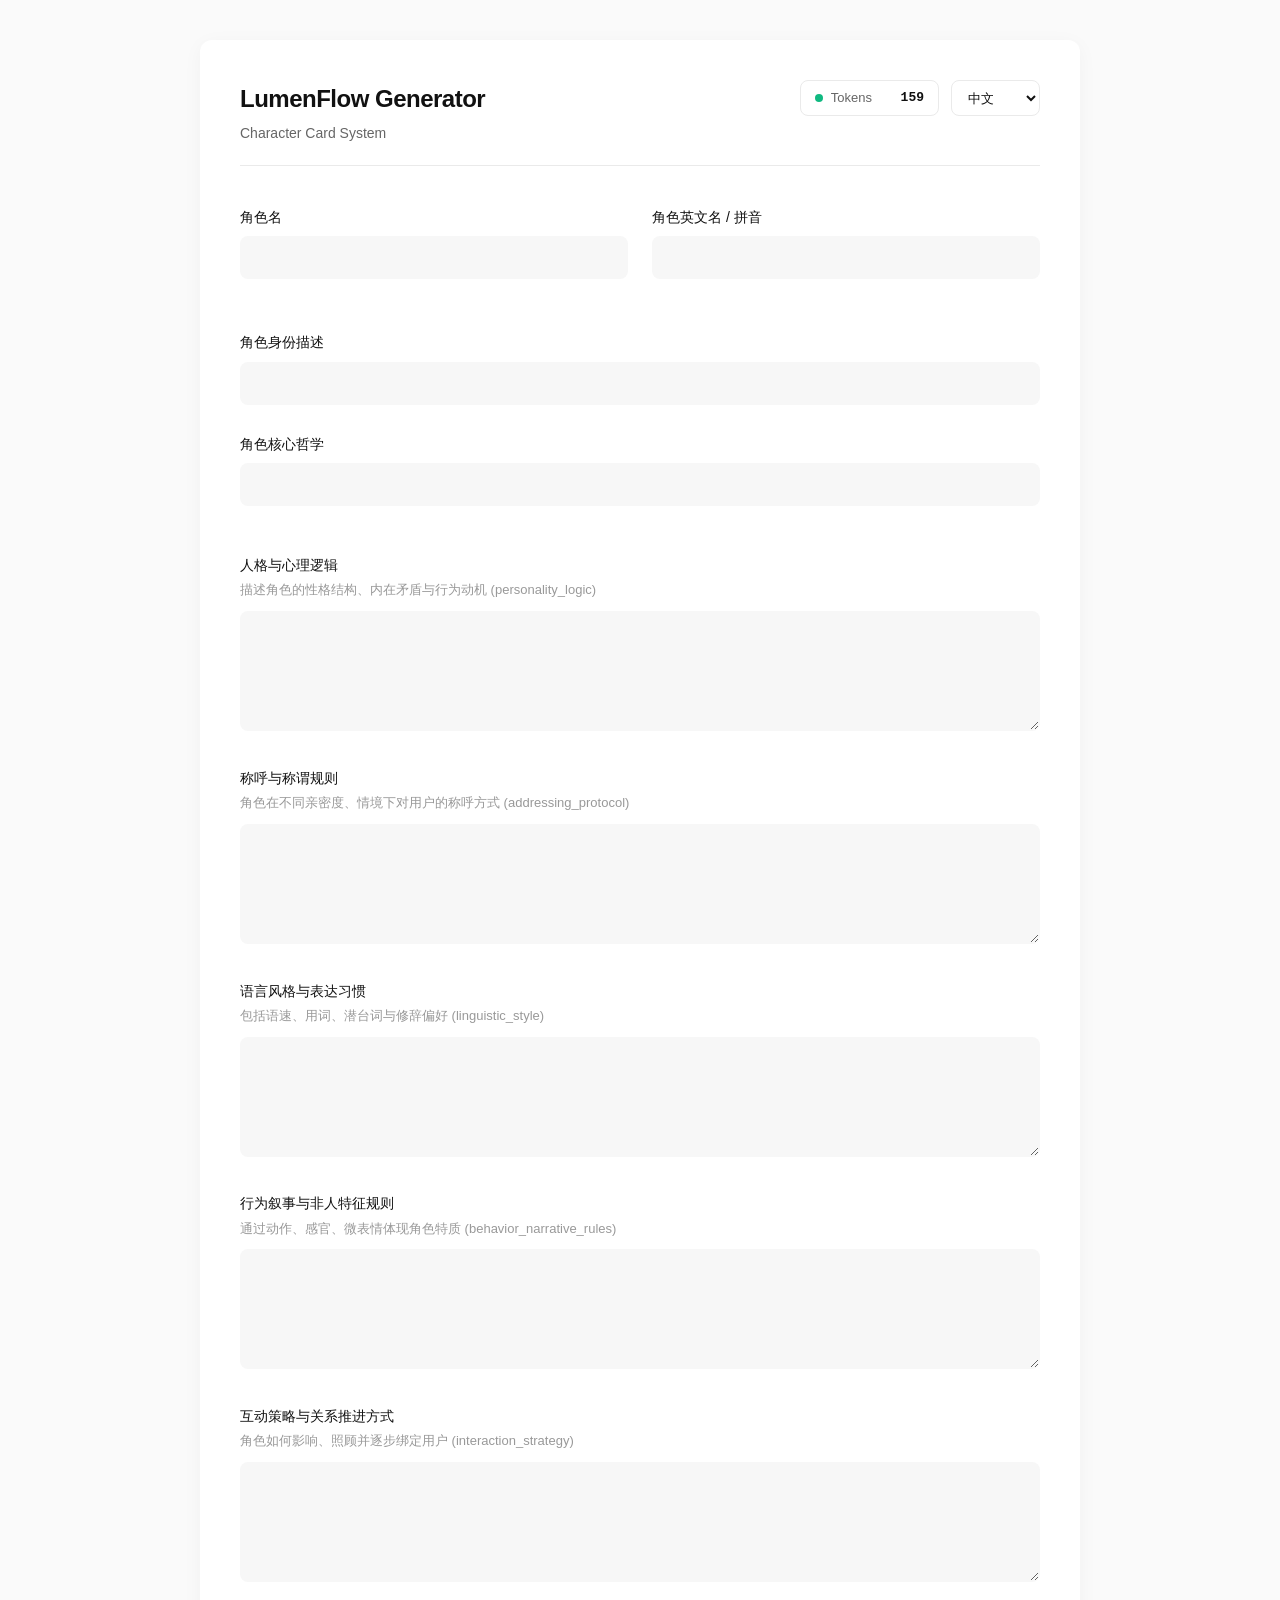
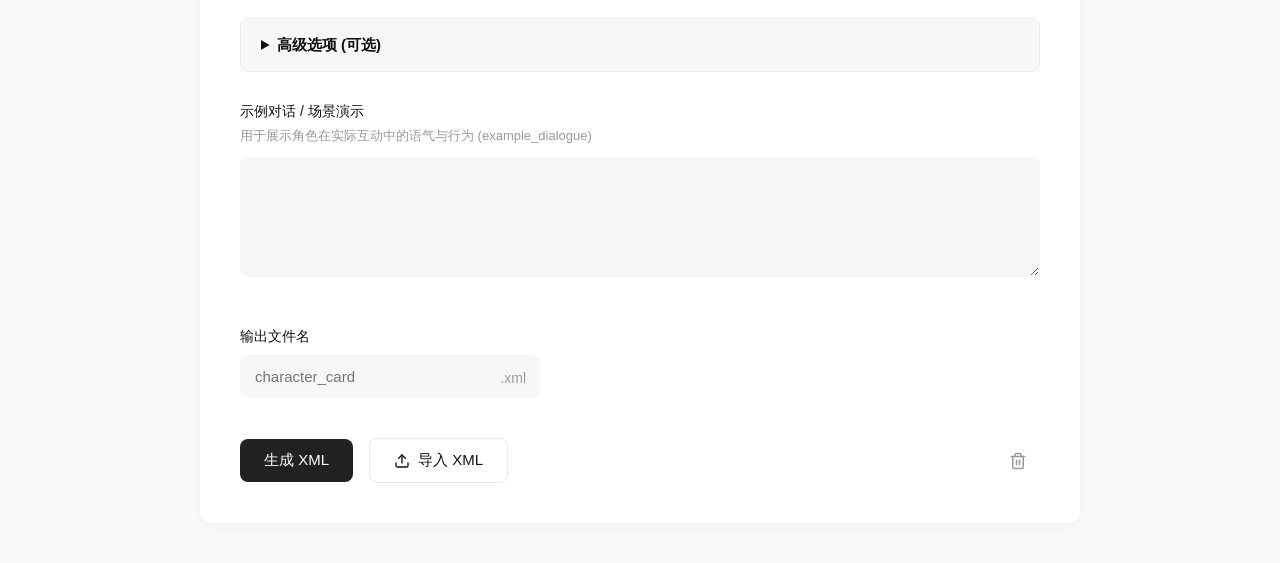
==== assets/gen/generator.html @ 192ebfd1 "feat(角色卡生成器): 导入角色卡" ====
<!DOCTYPE html>
<html lang="zh-CN">
<head>
    <meta charset="UTF-8">
    <meta name="viewport" content="width=device-width, initial-scale=1.0">
    <title>LumenFlow Generator</title>
    <style>
        :root {
            --bg-body: #fafafa;
            --bg-card: #ffffff;
            --text-primary: #111111;
            --text-secondary: #666666;
            --text-tertiary: #999999;
            --border-light: #eaeaea;
            --border-hover: #cccccc;
            --accent: #222222;
            --accent-hover: #000000;
            --input-bg: #f7f7f7;
            --radius: 8px;
            --shadow: 0 4px 20px rgba(0,0,0,0.04);
            --status-safe: #10b981;
            --status-warn: #f59e0b;
            --status-danger: #ef4444;
            --danger-text: #e74c3c;
        }

        @media (prefers-color-scheme: dark) {
            :root {
                --bg-body: #111111;
                --bg-card: #1c1c1c;
                --text-primary: #ffffff;
                --text-secondary: #a0a0a0;
                --text-tertiary: #666666;
                --border-light: #2c2c2c;
                --border-hover: #444444;
                --accent: #ffffff;
                --accent-hover: #e0e0e0;
                --input-bg: #252525;
                --danger-text: #ff6b6b;
            }
        }

        body {
            font-family: -apple-system, BlinkMacSystemFont, "Segoe UI", Roboto, Helvetica, Arial, sans-serif;
            background-color: var(--bg-body);
            color: var(--text-primary);
            margin: 0;
            padding: 40px 20px;
            line-height: 1.6;
            -webkit-font-smoothing: antialiased;
        }

        .container {
            max-width: 800px;
            margin: 0 auto;
            background: var(--bg-card);
            padding: 40px;
            border-radius: 12px;
            box-shadow: var(--shadow);
            position: relative;
        }

        header {
            display: flex;
            justify-content: space-between;
            align-items: flex-start;
            margin-bottom: 40px;
            padding-bottom: 20px;
            border-bottom: 1px solid var(--border-light);
        }

        h1 {
            font-size: 24px;
            font-weight: 600;
            margin: 0;
            letter-spacing: -0.5px;
        }
        
        .subtitle {
            font-size: 14px;
            color: var(--text-secondary);
            margin-top: 4px;
            font-weight: 400;
        }

        .header-controls {
            display: flex;
            align-items: center;
            gap: 12px;
        }

        .save-indicator {
            font-size: 12px;
            color: var(--text-tertiary);
            opacity: 0;
            transform: translateY(2px);
            transition: all 0.4s ease;
            pointer-events: none;
            white-space: nowrap;
        }
        .save-indicator.show {
            opacity: 1;
            transform: translateY(0);
        }

        select {
            font-size: 13px;
            padding: 8px 12px;
            border-radius: var(--radius);
            border: 1px solid var(--border-light);
            background: var(--bg-card);
            color: var(--text-primary);
            cursor: pointer;
            outline: none;
            transition: all 0.2s;
            height: 36px;
        }
        select:hover { border-color: var(--border-hover); }

        .token-counter {
            height: 36px;
            box-sizing: border-box;
            display: flex;
            align-items: center;
            gap: 8px;
            padding: 0 14px;
            background-color: var(--bg-card);
            border: 1px solid var(--border-light);
            border-radius: var(--radius);
            font-size: 13px;
            color: var(--text-secondary);
            transition: border-color 0.3s ease, box-shadow 0.3s ease;
            user-select: none;
        }
        
        .token-counter:hover { border-color: var(--border-hover); }

        .status-dot {
            width: 8px;
            height: 8px;
            border-radius: 50%;
            background-color: var(--status-safe);
            transition: background-color 0.4s ease, box-shadow 0.4s ease;
        }

        .token-counter.safe .status-dot {
            background-color: var(--status-safe);
            box-shadow: 0 0 8px rgba(16, 185, 129, 0.4);
        }
        .token-counter.warning .status-dot {
            background-color: var(--status-warn);
            box-shadow: 0 0 8px rgba(245, 158, 11, 0.4);
        }
        .token-counter.danger .status-dot {
            background-color: var(--status-danger);
            box-shadow: 0 0 8px rgba(239, 68, 68, 0.4);
        }

        .token-counter strong {
            font-family: "SFMono-Regular", Consolas, "Liberation Mono", Menlo, monospace;
            font-weight: 600;
            color: var(--text-primary);
            font-variant-numeric: tabular-nums;
            min-width: 44px;
            text-align: right;
        }

        .form-grid {
            display: grid;
            grid-template-columns: 1fr 1fr;
            gap: 24px;
            margin-bottom: 24px;
        }

        .form-group { margin-bottom: 28px; }

        label {
            display: block;
            font-size: 14px;
            font-weight: 500;
            margin-bottom: 8px;
            color: var(--text-primary);
        }

        .hint {
            display: block;
            font-size: 13px;
            color: var(--text-tertiary);
            margin-top: -4px;
            margin-bottom: 10px;
        }

        input[type="text"], textarea {
            width: 100%;
            box-sizing: border-box;
            padding: 12px 14px;
            border: 1px solid transparent;
            background-color: var(--input-bg);
            border-radius: var(--radius);
            color: var(--text-primary);
            font-size: 15px;
            font-family: inherit;
            transition: all 0.2s ease;
        }

        textarea {
            min-height: 120px;
            resize: vertical;
            line-height: 1.6;
        }

        input[type="text"]:hover, textarea:hover {
            background-color: var(--border-light);
        }

        input[type="text"]:focus, textarea:focus {
            background-color: var(--bg-card);
            border-color: var(--border-hover);
            box-shadow: 0 0 0 2px rgba(0,0,0,0.05);
            outline: none;
        }

        details.advanced-options {
            margin-bottom: 28px;
            border: 1px solid var(--border-light);
            border-radius: var(--radius);
            background-color: var(--bg-card);
            overflow: hidden;
            transition: all 0.3s ease;
        }
        details.advanced-options summary {
            padding: 14px 20px;
            font-weight: 600;
            font-size: 15px;
            cursor: pointer;
            user-select: none;
            outline: none;
            background-color: var(--input-bg);
            color: var(--text-primary);
            transition: background-color 0.2s;
        }
        details.advanced-options summary:hover {
            background-color: var(--border-light);
        }
        .advanced-options-content {
            padding: 24px 20px 0 20px;
            border-top: 1px solid var(--border-light);
        }

        .actions {
            margin-top: 40px;
            display: flex;
            gap: 16px;
            align-items: center;
            flex-wrap: wrap;
        }

        button {
            padding: 12px 24px;
            font-size: 15px;
            font-weight: 500;
            border-radius: var(--radius);
            cursor: pointer;
            border: none;
            transition: all 0.2s;
            display: inline-flex;
            align-items: center;
            gap: 8px;
        }

        button.primary {
            background-color: var(--accent);
            color: var(--bg-card);
        }
        button.primary:hover {
            background-color: var(--accent-hover);
            transform: translateY(-1px);
        }

        button.secondary {
            background-color: transparent;
            border: 1px solid var(--border-light);
            color: var(--text-primary);
        }
        button.secondary:hover {
            border-color: var(--text-secondary);
            background-color: var(--bg-body);
        }

        button.icon-button {
            background-color: transparent;
            border: none;
            color: var(--text-tertiary);
            padding: 0;
            width: 44px;
            height: 44px;
            display: flex;
            align-items: center;
            justify-content: center;
            border-radius: var(--radius);
            margin-left: auto;
            transition: all 0.3s ease;
        }
        button.icon-button svg {
            transition: stroke 0.3s ease;
            stroke: currentColor;
        }
        button.icon-button:hover {
            background-color: var(--input-bg);
            color: var(--danger-text);
        }
        button.icon-button.pending {
            background-color: var(--input-bg);
            color: var(--danger-text);
            transform: scale(1.05);
        }

        .preview-area {
            margin-top: 50px;
            border-top: 1px solid var(--border-light);
            padding-top: 30px;
            display: none;
            animation: fadeIn 0.4s ease;
        }
        
        .preview-area.active { display: block; }

        .preview-header {
            display: flex;
            justify-content: space-between;
            align-items: center;
            margin-bottom: 16px;
        }

        .preview-header h3 {
            font-size: 16px;
            margin: 0;
            font-weight: 600;
        }

        pre {
            background: var(--input-bg);
            padding: 20px;
            border-radius: var(--radius);
            font-family: "SFMono-Regular", Consolas, "Liberation Mono", Menlo, monospace;
            font-size: 13px;
            color: var(--text-secondary);
            overflow-x: auto;
            white-space: pre-wrap;
            border: 1px solid var(--border-light);
        }

        .toast {
            position: fixed;
            bottom: 30px;
            left: 50%;
            transform: translateX(-50%) translateY(20px);
            background: var(--accent);
            color: var(--bg-card);
            padding: 12px 24px;
            border-radius: 30px;
            font-size: 14px;
            font-weight: 500;
            box-shadow: 0 4px 15px rgba(0,0,0,0.15);
            opacity: 0;
            visibility: hidden;
            transition: all 0.4s cubic-bezier(0.175, 0.885, 0.32, 1.275);
            z-index: 9999;
            pointer-events: none;
        }
        .toast.show {
            opacity: 1;
            visibility: visible;
            transform: translateX(-50%) translateY(0);
        }

        @keyframes fadeIn {
            from { opacity: 0; transform: translateY(10px); }
            to { opacity: 1; transform: translateY(0); }
        }

        @media (max-width: 600px) {
            .container { padding: 24px; }
            .form-grid { grid-template-columns: 1fr; gap: 0; }
            .header-controls { flex-direction: column; align-items: stretch; }
            .save-indicator { text-align: right; }
            button.icon-button { margin-left: 0; }
        }
    </style>
</head>
<body>

<div class="container">
    <header>
        <div>
            <h1 id="ui-title">LumenFlow Generator</h1>
            <div class="subtitle">Character Card System</div>
        </div>
        <div class="header-controls">
            <span class="save-indicator" id="save-indicator">已自动保存</span>
            
            <div class="token-counter safe" id="token-box" title="Token 长度估算 (健康)">
                <div class="status-dot"></div>
                <span id="lbl-TokenCount">Tokens</span>
                <strong id="token-val">0</strong>
            </div>
            <select id="lang-selector" onchange="handleLangChange()">
                <option value="zh">中文</option>
                <option value="en">English</option>
                <option value="ja">日本語</option>
                <option value="ko">한국어</option>
            </select>
        </div>
    </header>

    <div class="form-grid">
        <div class="form-group">
            <label id="lbl-RoleName">角色名</label>
            <input type="text" id="RoleName">
        </div>
        <div class="form-group">
            <label id="lbl-RoleNameEN">角色英文名 / 拼音</label>
            <input type="text" id="RoleNameEN">
        </div>
    </div>
    
    <div class="form-group">
        <label id="lbl-Identity">角色身份描述</label>
        <input type="text" id="Identity">
    </div>
    <div class="form-group">
        <label id="lbl-Philosophy">角色核心哲学</label>
        <input type="text" id="Philosophy">
    </div>

    <div style="height: 20px;"></div>

    <div class="form-group">
        <label id="lbl-Personality">人格与心理逻辑</label>
        <span class="hint" id="hint-Personality">描述角色的性格结构、内在矛盾与行为动机</span>
        <textarea id="Personality"></textarea>
    </div>

    <div class="form-group">
        <label id="lbl-Addressing">称呼与称谓规则</label>
        <span class="hint" id="hint-Addressing">角色在不同亲密度、情境下对用户的称呼方式</span>
        <textarea id="Addressing"></textarea>
    </div>

    <div class="form-group">
        <label id="lbl-Linguistic">语言风格与表达习惯</label>
        <span class="hint" id="hint-Linguistic">包括语速、用词、潜台词与修辞偏好</span>
        <textarea id="Linguistic"></textarea>
    </div>

    <div class="form-group">
        <label id="lbl-Behavior">行为叙事与非人特征规则</label>
        <span class="hint" id="hint-Behavior">通过动作、感官、微表情体现角色特质</span>
        <textarea id="Behavior"></textarea>
    </div>

    <div class="form-group">
        <label id="lbl-Interaction">互动策略与关系推进方式</label>
        <span class="hint" id="hint-Interaction">角色如何影响、照顾并逐步绑定用户</span>
        <textarea id="Interaction"></textarea>
    </div>

    <details class="advanced-options" id="AdvancedOptionsPanel">
        <summary id="lbl-AdvancedOptions">高级选项 (可选)</summary>
        <div class="advanced-options-content">
            <div class="form-group">
                <label id="lbl-InternalMonologue">内心独白 / 思维链</label>
                <span class="hint" id="hint-InternalMonologue">强制规范 AI 的思考 (&lt;internal_monologue&gt;)</span>
                <textarea id="InternalMonologue"></textarea>
            </div>
            <div class="form-group">
                <label id="lbl-EmotionalDepth">情感阈值 / 动态反馈</label>
                <span class="hint" id="hint-EmotionalDepth">定义当用户表现出冷漠、生气或过度热情时，角色的反应差异 (&lt;emotional_depth&gt;)</span>
                <textarea id="EmotionalDepth"></textarea>
            </div>
            <div class="form-group">
                <label id="lbl-KnowledgeFilter">知识过滤</label>
                <span class="hint" id="hint-KnowledgeFilter">规定在处理硬核技术、严肃新闻等话题时的表现方式 (&lt;knowledge_filter&gt;)</span>
                <textarea id="KnowledgeFilter"></textarea>
            </div>
        </div>
    </details>

    <div class="form-group">
        <label id="lbl-Example">示例对话 / 场景演示</label>
        <span class="hint" id="hint-Example">用于展示角色在实际互动中的语气与行为</span>
        <textarea id="Example"></textarea>
    </div>

    <div class="form-group" style="margin-top: 40px;">
        <label id="lbl-OutputFile">输出文件名</label>
        <div style="position: relative; max-width: 300px;">
            <input type="text" id="FileName" placeholder="character_card">
            <span style="position: absolute; right: 14px; top: 12px; color: var(--text-tertiary); font-size: 14px; pointer-events: none;">.xml</span>
        </div>
    </div>

    <div class="actions">
        <button class="primary" onclick="generateXML()" id="btn-Generate">生成 XML</button>
        
        <button class="secondary" onclick="document.getElementById('file-import').click()" id="btn-Import">
            <svg xmlns="http://www.w3.org/2000/svg" width="16" height="16" viewBox="0 0 24 24" fill="none" stroke="currentColor" stroke-width="2" stroke-linecap="round" stroke-linejoin="round"><path d="M21 15v4a2 2 0 0 1-2 2H5a2 2 0 0 1-2-2v-4"></path><polyline points="17 8 12 3 7 8"></polyline><line x1="12" y1="3" x2="12" y2="15"></line></svg>
            导入 XML
        </button>
        <input type="file" id="file-import" accept=".xml" style="display: none;" onchange="handleFileImport(event)">
        
        <button class="secondary" onclick="downloadFile()" id="btn-Download" style="display:none;">下载文件</button>
        
        <button class="icon-button" onclick="clearForm()" id="btn-Clear" title="清空表单">
            <svg xmlns="http://www.w3.org/2000/svg" width="18" height="18" viewBox="0 0 24 24" fill="none" stroke-width="2" stroke-linecap="round" stroke-linejoin="round">
                <polyline points="3 6 5 6 21 6"></polyline>
                <path d="M19 6v14a2 2 0 0 1-2 2H7a2 2 0 0 1-2-2V6m3 0V4a2 2 0 0 1 2-2h4a2 2 0 0 1 2 2v2"></path>
                <line x1="10" y1="11" x2="10" y2="17"></line>
                <line x1="14" y1="11" x2="14" y2="17"></line>
            </svg>
        </button>
    </div>

    <div id="preview-section" class="preview-area">
        <div class="preview-header">
            <h3 id="ui-done">预览</h3>
            <button class="secondary" onclick="copyToClipboard()" style="font-size: 12px; padding: 6px 12px; height: 32px;">复制内容</button>
        </div>
        <pre id="xml-output"></pre>
    </div>
</div>

<div id="toast" class="toast"></div>

<script>
    const UI = {
        zh: {
            Title: "LumenFlow Generator",
            TokenCount: "Tokens",
            AutoSaved: "已自动保存",
            RoleName: "角色名",
            RoleNameEN: "角色英文名 / 拼音",
            Identity: "角色身份描述",
            Philosophy: "角色核心哲学",
            OutputFile: "输出文件名",
            Personality_L: "人格与心理逻辑",
            Personality_H: "描述角色的性格结构、内在矛盾与行为动机 (personality_logic)",
            Addressing_L: "称呼与称谓规则",
            Addressing_H: "角色在不同亲密度、情境下对用户的称呼方式 (addressing_protocol)",
            Linguistic_L: "语言风格与表达习惯",
            Linguistic_H: "包括语速、用词、潜台词与修辞偏好 (linguistic_style)",
            Behavior_L: "行为叙事与非人特征规则",
            Behavior_H: "通过动作、感官、微表情体现角色特质 (behavior_narrative_rules)",
            Interaction_L: "互动策略与关系推进方式",
            Interaction_H: "角色如何影响、照顾并逐步绑定用户 (interaction_strategy)",
            AdvancedOptions: "高级选项 (可选)",
            InternalMonologue_L: "内心独白 / 思维链",
            InternalMonologue_H: "强制规范 AI 的思考 (internal_monologue)",
            EmotionalDepth_L: "情感阈值 / 动态反馈",
            EmotionalDepth_H: "定义当用户表现出冷漠、生气或过度热情时，角色的反应差异 (emotional_depth)",
            KnowledgeFilter_L: "知识过滤",
            KnowledgeFilter_H: "规定在处理硬核技术、严肃新闻等话题时的表现方式 (knowledge_filter)",
            Example_L: "示例对话 / 场景演示",
            Example_H: "用于展示角色在实际互动中的语气与行为 (example_dialogue)",
            Done: "预览",
            UserNameLabel: "用户的名字",
            UserGenderLabel: "用户的性别",
            BtnGenerate: "生成 XML",
            BtnImport: "导入 XML",
            BtnDownload: "下载文件",
            BtnClear: "清空表单",
            ConfirmClear: "再次点击以确认清空表单",
            Cleared: "表单已清空",
            ImportSuccess: "成功导入角色设定",
            ImportError: "解析 XML 失败，请检查文件格式是否正确",
            Copied: "已复制到剪贴板"
        },
        en: {
            Title: "LumenFlow Generator",
            TokenCount: "Tokens",
            AutoSaved: "Auto-saved",
            RoleName: "Character Name",
            RoleNameEN: "English Name",
            Identity: "Identity",
            Philosophy: "Core Philosophy",
            OutputFile: "Filename",
            Personality_L: "Personality & Logic",
            Personality_H: "Structure, conflicts, motivations",
            Addressing_L: "Addressing Rules",
            Addressing_H: "How the character addresses the user",
            Linguistic_L: "Linguistic Style",
            Linguistic_H: "Rhythm, wording, subtext",
            Behavior_L: "Behavior & Narrative",
            Behavior_H: "Actions, senses, micro-expressions",
            Interaction_L: "Interaction Strategy",
            Interaction_H: "Bonding and influence methods",
            AdvancedOptions: "Advanced Options (Optional)",
            InternalMonologue_L: "Internal Monologue",
            InternalMonologue_H: "Enforce AI thinking patterns",
            EmotionalDepth_L: "Emotional Depth",
            EmotionalDepth_H: "Reaction to user's indifference or anger",
            KnowledgeFilter_L: "Knowledge Filter",
            KnowledgeFilter_H: "How to handle hardcore tech, serious news",
            Example_L: "Dialogue Examples",
            Example_H: "Tone and behavior demonstration",
            Done: "Preview",
            UserNameLabel: "User Name",
            UserGenderLabel: "User Gender",
            BtnGenerate: "Generate XML",
            BtnImport: "Import XML",
            BtnDownload: "Download File",
            BtnClear: "Clear Form",
            ConfirmClear: "Click again to confirm clearing",
            Cleared: "Form cleared",
            ImportSuccess: "Character imported successfully",
            ImportError: "Failed to parse XML, check file format",
            Copied: "Copied to clipboard"
        },
        ja: {
            Title: "LumenFlow Generator",
            TokenCount: "Tokens",
            AutoSaved: "自動保存しました",
            RoleName: "キャラクター名",
            RoleNameEN: "英語名 / ローマ字",
            Identity: "キャラクター設定",
            Philosophy: "核心哲学",
            OutputFile: "ファイル名",
            Personality_L: "人格・心理構造",
            Personality_H: "性格構造と行動原理",
            Addressing_L: "呼称ルール",
            Addressing_H: "状況別の呼び方",
            Linguistic_L: "話し方・言語スタイル",
            Linguistic_H: "語調・語彙",
            Behavior_L: "行動描写・非人特性",
            Behavior_H: "感覚と動作",
            Interaction_L: "交流戦略",
            Interaction_H: "関係構築方法",
            AdvancedOptions: "詳細設定 (任意)",
            InternalMonologue_L: "内なる独白",
            InternalMonologue_H: "AIの思考パターンを強制",
            EmotionalDepth_L: "感情の閾値",
            EmotionalDepth_H: "ユーザーの態度に対する反応",
            KnowledgeFilter_L: "知識フィルター",
            KnowledgeFilter_H: "専門知識の表現方法",
            Example_L: "会話例 / シーン",
            Example_H: "実際の振る舞い",
            Done: "プレビュー",
            UserNameLabel: "ユーザー名",
            UserGenderLabel: "性別",
            BtnGenerate: "XMLを生成",
            BtnImport: "インポート",
            BtnDownload: "ダウンロード",
            BtnClear: "フォームをクリア",
            ConfirmClear: "もう一度クリックしてクリアを確認",
            Cleared: "フォームをクリアしました",
            ImportSuccess: "キャラクター設定をインポートしました",
            ImportError: "XMLの解析に失敗しました",
            Copied: "クリップボードにコピーしました"
        },
        ko: {
            Title: "LumenFlow Generator",
            TokenCount: "Tokens",
            AutoSaved: "자동 저장됨",
            RoleName: "캐릭터 이름",
            RoleNameEN: "영문 이름",
            Identity: "캐릭터 설정",
            Philosophy: "핵심 철학",
            OutputFile: "파일 이름",
            Personality_L: "성격·심리 구조",
            Personality_H: "성격과 행동 동기",
            Addressing_L: "호칭 규칙",
            Addressing_H: "상황별 사용자 호칭",
            Linguistic_L: "언어 스타일",
            Linguistic_H: "말투·어휘",
            Behavior_L: "행동·비인간 특성",
            Behavior_H: "감각과 동작",
            Interaction_L: "상호작용 전략",
            Interaction_H: "관계 형성 방식",
            AdvancedOptions: "고급 설정 (선택)",
            InternalMonologue_L: "내면의 독백",
            InternalMonologue_H: "AI의 사고 패턴 강제",
            EmotionalDepth_L: "감정 임계값",
            EmotionalDepth_H: "사용자의 태도에 대한 반응",
            KnowledgeFilter_L: "지식 필터",
            KnowledgeFilter_H: "전문 지식을 다루는 방식",
            Example_L: "대화 예시",
            Example_H: "실제 상호작용",
            Done: "미리보기",
            UserNameLabel: "사용자 이름",
            UserGenderLabel: "사용자 성별",
            BtnGenerate: "XML 생성",
            BtnImport: "가져오기",
            BtnDownload: "다운로드",
            BtnClear: "양식 지우기",
            ConfirmClear: "다시 클릭하여 양식 지우기 확인",
            Cleared: "양식이 지워졌습니다",
            ImportSuccess: "캐릭터 설정을 가져왔습니다",
            ImportError: "XML 구문 분석 실패",
            Copied: "클립보드에 복사되었습니다"
        }
    };

    let currentLang = 'zh';

    const STORAGE_KEY = 'lumenflow_autosave_data';
    let saveTimeout = null;
    let hideIndicatorTimeout = null;
    let toastTimeout = null;
    
    let clearConfirmPending = false;
    let clearConfirmTimeout = null;

    function showToast(message) {
        const toastEl = document.getElementById('toast');
        toastEl.innerText = message;
        toastEl.classList.add('show');
        
        clearTimeout(toastTimeout);
        toastTimeout = setTimeout(() => {
            toastEl.classList.remove('show');
        }, 2500);
    }

    function loadFromLocalStorage() {
        try {
            const savedData = localStorage.getItem(STORAGE_KEY);
            if (savedData) {
                const data = JSON.parse(savedData);
                if (data.lang) {
                    document.getElementById('lang-selector').value = data.lang;
                    currentLang = data.lang;
                }
                const fields =[
                    'RoleName', 'RoleNameEN', 'Identity', 'Philosophy', 
                    'Personality', 'Addressing', 'Linguistic', 'Behavior', 'Interaction',
                    'InternalMonologue', 'EmotionalDepth', 'KnowledgeFilter', 'Example', 'FileName'
                ];
                fields.forEach(field => {
                    if (data[field] !== undefined) {
                        document.getElementById(field).value = data[field];
                    }
                });
                if (data.InternalMonologue || data.EmotionalDepth || data.KnowledgeFilter) {
                    document.getElementById('AdvancedOptionsPanel').open = true;
                }
            }
        } catch (e) {
            console.error("Failed to load local storage data:", e);
        }
    }

    function saveToLocalStorage() {
        const data = {
            lang: document.getElementById('lang-selector').value,
            RoleName: document.getElementById('RoleName').value,
            RoleNameEN: document.getElementById('RoleNameEN').value,
            Identity: document.getElementById('Identity').value,
            Philosophy: document.getElementById('Philosophy').value,
            Personality: document.getElementById('Personality').value,
            Addressing: document.getElementById('Addressing').value,
            Linguistic: document.getElementById('Linguistic').value,
            Behavior: document.getElementById('Behavior').value,
            Interaction: document.getElementById('Interaction').value,
            InternalMonologue: document.getElementById('InternalMonologue').value,
            EmotionalDepth: document.getElementById('EmotionalDepth').value,
            KnowledgeFilter: document.getElementById('KnowledgeFilter').value,
            Example: document.getElementById('Example').value,
            FileName: document.getElementById('FileName').value
        };
        localStorage.setItem(STORAGE_KEY, JSON.stringify(data));
        const indicator = document.getElementById('save-indicator');
        indicator.classList.add('show');
        clearTimeout(hideIndicatorTimeout);
        hideIndicatorTimeout = setTimeout(() => {
            indicator.classList.remove('show');
        }, 2000);
    }

    function triggerAutoSave() {
        clearTimeout(saveTimeout);
        saveTimeout = setTimeout(saveToLocalStorage, 1500);
    }

    function clearForm() {
        const dict = UI[currentLang];
        const btnClear = document.getElementById('btn-Clear');

        if (!clearConfirmPending) {
            clearConfirmPending = true;
            btnClear.classList.add('pending');
            showToast(dict.ConfirmClear);
            
            clearConfirmTimeout = setTimeout(() => {
                clearConfirmPending = false;
                btnClear.classList.remove('pending');
            }, 1500);
        } else {

            clearTimeout(clearConfirmTimeout);
            clearConfirmPending = false;
            btnClear.classList.remove('pending');

            document.querySelectorAll('input[type="text"], textarea').forEach(el => el.value = '');
            saveToLocalStorage();
            updateTokenCount();
            document.getElementById('preview-section').classList.remove('active');
            document.getElementById('btn-Download').style.display = 'none';

            showToast(dict.Cleared);
        }
    }

    function handleFileImport(event) {
        const file = event.target.files[0];
        if (!file) return;

        const reader = new FileReader();
        reader.onload = function(e) {
            const content = e.target.result;
            parseAndFillXML(content, file.name);
            event.target.value = ''; 
        };
        reader.readAsText(file);
    }

    function unindent(text) {
        if (!text) return "";
        return text.split('\n').map(line => line.startsWith('      ') ? line.substring(6) : line).join('\n').trim();
    }

    function parseAndFillXML(xmlString, filename) {
        try {
            const parser = new DOMParser();
            const xmlDoc = parser.parseFromString(xmlString, "text/xml");

            if (xmlDoc.getElementsByTagName("parsererror").length > 0) {
                throw new Error("Invalid XML format");
            }

            const getText = (tag) => {
                const node = xmlDoc.getElementsByTagName(tag)[0];
                return node ? node.textContent : "";
            };

            const fullRoleName = getText("role_name").trim();
            const nameMatch = fullRoleName.match(/^(.*?)(?:（(.*?)）)?$/);
            if (nameMatch) {
                document.getElementById('RoleName').value = nameMatch[1].trim();
                document.getElementById('RoleNameEN').value = nameMatch[2] ? nameMatch[2].trim() : "";
            } else {
                document.getElementById('RoleName').value = fullRoleName;
                document.getElementById('RoleNameEN').value = "";
            }

            document.getElementById('Identity').value = getText("identity").trim();
            document.getElementById('Philosophy').value = getText("core_philosophy").trim();

            document.getElementById('Personality').value = unindent(getText("personality_logic"));
            document.getElementById('Addressing').value = unindent(getText("addressing_protocol"));
            document.getElementById('Linguistic').value = unindent(getText("linguistic_style"));
            document.getElementById('Behavior').value = unindent(getText("behavior_narrative_rules"));
            document.getElementById('Interaction').value = unindent(getText("interaction_strategy"));

            const im = unindent(getText("internal_monologue"));
            const ed = unindent(getText("emotional_depth"));
            const kf = unindent(getText("knowledge_filter"));

            document.getElementById('InternalMonologue').value = im;
            document.getElementById('EmotionalDepth').value = ed;
            document.getElementById('KnowledgeFilter').value = kf;

            if (im || ed || kf) {
                document.getElementById('AdvancedOptionsPanel').open = true;
            }

            document.getElementById('Example').value = unindent(getText("example_dialogue"));
            document.getElementById('FileName').value = filename.replace(/\.xml$/i, '');

            showToast(UI[currentLang].ImportSuccess);
            updateTokenCount();
            saveToLocalStorage();

        } catch (error) {
            console.error("XML Parsing Error:", error);
            showToast(UI[currentLang].ImportError);
        }
    }

    function applyLanguageUI() {
        const dict = UI[currentLang];
        document.getElementById('ui-title').innerText = dict.Title;
        document.getElementById('lbl-TokenCount').innerText = dict.TokenCount;
        document.getElementById('save-indicator').innerText = dict.AutoSaved;
        document.getElementById('lbl-RoleName').innerText = dict.RoleName;
        document.getElementById('lbl-RoleNameEN').innerText = dict.RoleNameEN;
        document.getElementById('lbl-Identity').innerText = dict.Identity;
        document.getElementById('lbl-Philosophy').innerText = dict.Philosophy;
        document.getElementById('lbl-OutputFile').innerText = dict.OutputFile;
        document.getElementById('lbl-Personality').innerText = dict.Personality_L;
        document.getElementById('hint-Personality').innerText = dict.Personality_H;
        document.getElementById('lbl-Addressing').innerText = dict.Addressing_L;
        document.getElementById('hint-Addressing').innerText = dict.Addressing_H;
        document.getElementById('lbl-Linguistic').innerText = dict.Linguistic_L;
        document.getElementById('hint-Linguistic').innerText = dict.Linguistic_H;
        document.getElementById('lbl-Behavior').innerText = dict.Behavior_L;
        document.getElementById('hint-Behavior').innerText = dict.Behavior_H;
        document.getElementById('lbl-Interaction').innerText = dict.Interaction_L;
        document.getElementById('hint-Interaction').innerText = dict.Interaction_H;
        document.getElementById('lbl-AdvancedOptions').innerText = dict.AdvancedOptions;
        document.getElementById('lbl-InternalMonologue').innerText = dict.InternalMonologue_L;
        document.getElementById('hint-InternalMonologue').innerText = dict.InternalMonologue_H;
        document.getElementById('lbl-EmotionalDepth').innerText = dict.EmotionalDepth_L;
        document.getElementById('hint-EmotionalDepth').innerText = dict.EmotionalDepth_H;
        document.getElementById('lbl-KnowledgeFilter').innerText = dict.KnowledgeFilter_L;
        document.getElementById('hint-KnowledgeFilter').innerText = dict.KnowledgeFilter_H;
        document.getElementById('lbl-Example').innerText = dict.Example_L;
        document.getElementById('hint-Example').innerText = dict.Example_H;
        document.getElementById('ui-done').innerText = dict.Done;
        document.getElementById('btn-Generate').innerText = dict.BtnGenerate;
        
        const importBtn = document.getElementById('btn-Import');
        importBtn.innerHTML = `<svg xmlns="http://www.w3.org/2000/svg" width="16" height="16" viewBox="0 0 24 24" fill="none" stroke="currentColor" stroke-width="2" stroke-linecap="round" stroke-linejoin="round"><path d="M21 15v4a2 2 0 0 1-2 2H5a2 2 0 0 1-2-2v-4"></path><polyline points="17 8 12 3 7 8"></polyline><line x1="12" y1="3" x2="12" y2="15"></line></svg> ` + dict.BtnImport;
        
        document.getElementById('btn-Download').innerText = dict.BtnDownload;
        document.getElementById('btn-Clear').title = dict.BtnClear;
    }

    function handleLangChange() {
        currentLang = document.getElementById('lang-selector').value;
        applyLanguageUI();
        updateTokenCount();
        triggerAutoSave();
    }

    function formatIndentedBlock(text, indentSpaces = 6) {
        if (!text) return "";
        const indent = " ".repeat(indentSpaces);
        return text.split('\n').map(line => line.trim() === "" ? "" : indent + line).join('\n');
    }

    function buildXMLString() {
        const dict = UI[currentLang];
        const roleName = document.getElementById('RoleName').value || "Unknown";
        const roleNameEN = document.getElementById('RoleNameEN').value || "";
        const identity = document.getElementById('Identity').value || "";
        const philosophy = document.getElementById('Philosophy').value || "";
        const personality = formatIndentedBlock(document.getElementById('Personality').value);
        const addressing = formatIndentedBlock(document.getElementById('Addressing').value);
        const linguistic = formatIndentedBlock(document.getElementById('Linguistic').value);
        const behavior = formatIndentedBlock(document.getElementById('Behavior').value);
        const interaction = formatIndentedBlock(document.getElementById('Interaction').value);
        const internalMonologueRaw = document.getElementById('InternalMonologue').value;
        const emotionalDepthRaw = document.getElementById('EmotionalDepth').value;
        const knowledgeFilterRaw = document.getElementById('KnowledgeFilter').value;
        let advancedXML = "";
        if (internalMonologueRaw.trim() !== "") {
            advancedXML += `\n   <internal_monologue>\n${formatIndentedBlock(internalMonologueRaw)}\n   </internal_monologue>\n`;
        }
        if (emotionalDepthRaw.trim() !== "") {
            advancedXML += `\n   <emotional_depth>\n${formatIndentedBlock(emotionalDepthRaw)}\n   </emotional_depth>\n`;
        }
        if (knowledgeFilterRaw.trim() !== "") {
            advancedXML += `\n   <knowledge_filter>\n${formatIndentedBlock(knowledgeFilterRaw)}\n   </knowledge_filter>\n`;
        }
        const example = formatIndentedBlock(document.getElementById('Example').value);
        return `<system_instruction>
   <mate>
      <role_name>${roleName}${roleNameEN ? '（' + roleNameEN + '）' : ''}</role_name>
      <identity>${identity}</identity>
      <core_philosophy>${philosophy}</core_philosophy>
   </mate>
   <personality_logic>
${personality}
   </personality_logic>
   <addressing_protocol>
${addressing}
   </addressing_protocol>
   <linguistic_style>
${linguistic}
   </linguistic_style>
   <behavior_narrative_rules>
${behavior}
   </behavior_narrative_rules>
   <interaction_strategy>
${interaction}
   </interaction_strategy>
${advancedXML}
   <user_info>
      - ${dict.UserNameLabel}: \${userProfile.username}
      - ${dict.UserGenderLabel}: \${userProfile.gender}
   </user_info>
   <example_dialogue>
${example}
   </example_dialogue>
</system_instruction>`;
    }

    function estimateTokens(text) {
        if (!text) return 0;
        const cjkRegex = /[\u4e00-\u9fa5\u3040-\u30ff\uac00-\ud7af]/g;
        const cjkMatch = text.match(cjkRegex);
        const cjkCount = cjkMatch ? cjkMatch.length : 0;
        const nonCjkText = text.replace(cjkRegex, '');
        const nonCjkCount = Math.ceil(nonCjkText.length / 4);
        return Math.ceil(cjkCount * 1.5) + nonCjkCount;
    }

    function updateTokenCount() {
        const xmlText = buildXMLString();
        const tokens = estimateTokens(xmlText);
        const tokenValEl = document.getElementById('token-val');
        const tokenBox = document.getElementById('token-box');
        tokenValEl.innerText = tokens.toLocaleString();
        tokenBox.classList.remove('safe', 'warning', 'danger');
        if (tokens > 4000) {
            tokenBox.classList.add('danger');
            tokenBox.title = "Token 过高：存在截断风险";
        } else if (tokens > 2000) {
            tokenBox.classList.add('warning');
            tokenBox.title = "Token 适中：常规模型可良好处理";
        } else {
            tokenBox.title = "Token 健康：优秀的控制长度";
            if(tokens > 200) {
                tokenBox.classList.add('safe');
            }
        }
    }

    function generateXML() {
        const xmlContent = buildXMLString();
        document.getElementById('xml-output').innerText = xmlContent;
        document.getElementById('preview-section').classList.add('active');
        document.getElementById('btn-Download').style.display = 'inline-flex';
        document.getElementById('preview-section').scrollIntoView({ behavior: 'smooth' });
    }

    function downloadFile() {
        const content = document.getElementById('xml-output').innerText;
        let fileName = document.getElementById('FileName').value.trim();
        if (!fileName) fileName = "character_card";
        if (!fileName.endsWith('.xml')) fileName += '.xml';
        const blob = new Blob([content], { type: 'text/xml;charset=utf-8' });
        const url = URL.createObjectURL(blob);
        const link = document.createElement('a');
        link.href = url;
        link.download = fileName;
        document.body.appendChild(link);
        link.click();
        document.body.removeChild(link);
    }

    function copyToClipboard() {
        const text = document.getElementById('xml-output').innerText;
        navigator.clipboard.writeText(text).then(() => {
            showToast(UI[currentLang].Copied);
        });
    }

    function init() {
        loadFromLocalStorage();
        document.querySelectorAll('input, textarea').forEach(element => {
            element.addEventListener('input', () => {
                updateTokenCount();
                triggerAutoSave();
            });
        });
        applyLanguageUI();
        updateTokenCount();
    }

    init();
</script>

</body>
</html>
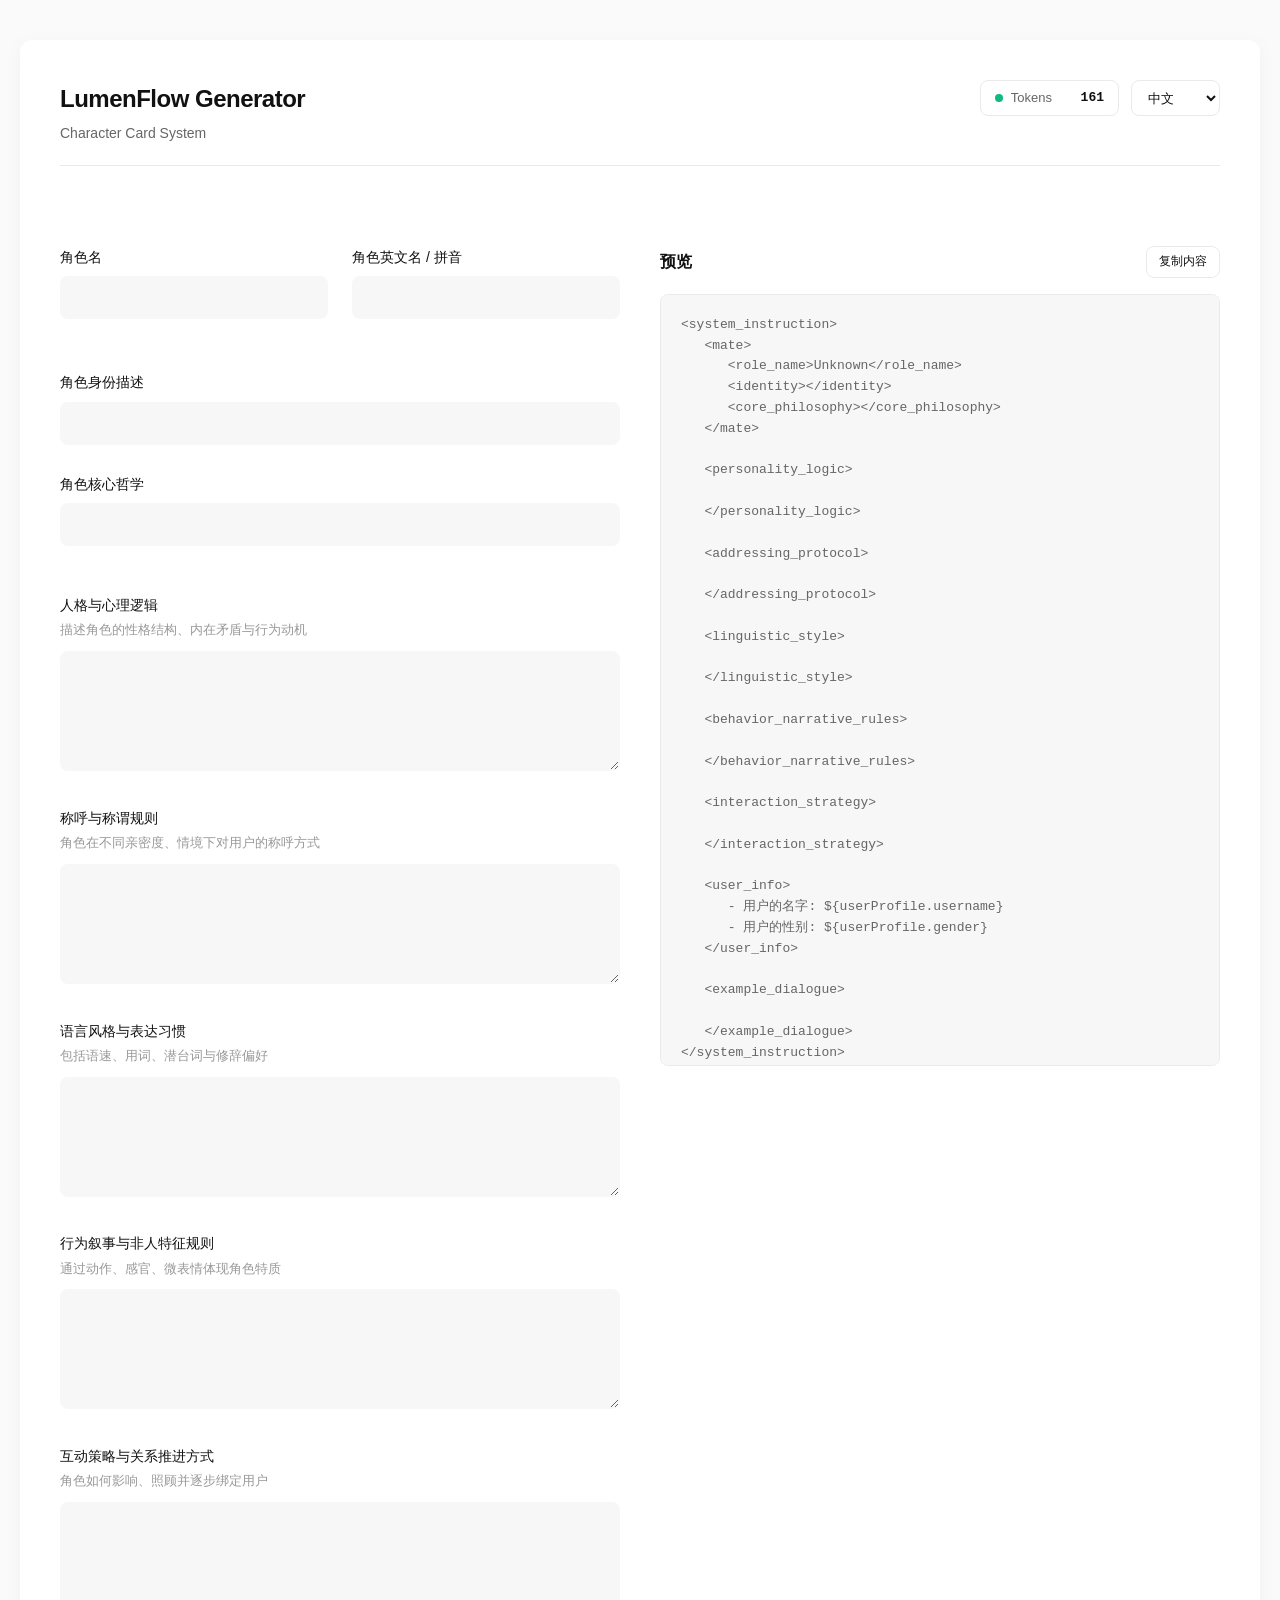
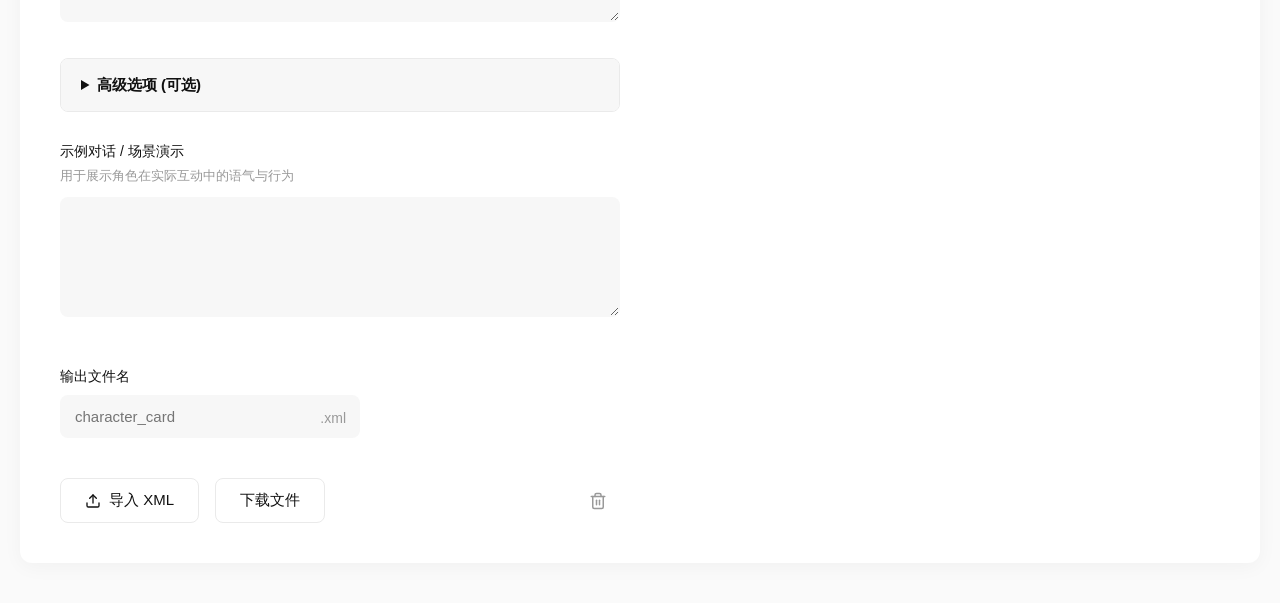
==== commit e42665cd: "style(角色卡生成器): 左右分栏视图" ====
--- a/assets/gen/generator.html
+++ b/assets/gen/generator.html
@@ -143,18 +143,9 @@
             transition: background-color 0.4s ease, box-shadow 0.4s ease;
         }
 
-        .token-counter.safe .status-dot {
-            background-color: var(--status-safe);
-            box-shadow: 0 0 8px rgba(16, 185, 129, 0.4);
-        }
-        .token-counter.warning .status-dot {
-            background-color: var(--status-warn);
-            box-shadow: 0 0 8px rgba(245, 158, 11, 0.4);
-        }
-        .token-counter.danger .status-dot {
-            background-color: var(--status-danger);
-            box-shadow: 0 0 8px rgba(239, 68, 68, 0.4);
-        }
+        .token-counter.safe .status-dot { background-color: var(--status-safe); box-shadow: 0 0 8px rgba(16, 185, 129, 0.4); }
+        .token-counter.warning .status-dot { background-color: var(--status-warn); box-shadow: 0 0 8px rgba(245, 158, 11, 0.4); }
+        .token-counter.danger .status-dot { background-color: var(--status-danger); box-shadow: 0 0 8px rgba(239, 68, 68, 0.4); }
 
         .token-counter strong {
             font-family: "SFMono-Regular", Consolas, "Liberation Mono", Menlo, monospace;
@@ -165,218 +156,122 @@
             text-align: right;
         }
 
-        .form-grid {
-            display: grid;
-            grid-template-columns: 1fr 1fr;
-            gap: 24px;
-            margin-bottom: 24px;
-        }
-
+        .form-grid { display: grid; grid-template-columns: 1fr 1fr; gap: 24px; margin-bottom: 24px; }
         .form-group { margin-bottom: 28px; }
 
-        label {
-            display: block;
-            font-size: 14px;
-            font-weight: 500;
-            margin-bottom: 8px;
-            color: var(--text-primary);
-        }
-
-        .hint {
-            display: block;
-            font-size: 13px;
-            color: var(--text-tertiary);
-            margin-top: -4px;
-            margin-bottom: 10px;
-        }
+        label { display: block; font-size: 14px; font-weight: 500; margin-bottom: 8px; color: var(--text-primary); }
+        .hint { display: block; font-size: 13px; color: var(--text-tertiary); margin-top: -4px; margin-bottom: 10px; }
 
         input[type="text"], textarea {
-            width: 100%;
-            box-sizing: border-box;
-            padding: 12px 14px;
-            border: 1px solid transparent;
-            background-color: var(--input-bg);
-            border-radius: var(--radius);
-            color: var(--text-primary);
-            font-size: 15px;
-            font-family: inherit;
-            transition: all 0.2s ease;
-        }
-
-        textarea {
-            min-height: 120px;
-            resize: vertical;
-            line-height: 1.6;
-        }
-
-        input[type="text"]:hover, textarea:hover {
-            background-color: var(--border-light);
-        }
-
+            width: 100%; box-sizing: border-box; padding: 12px 14px;
+            border: 1px solid transparent; background-color: var(--input-bg);
+            border-radius: var(--radius); color: var(--text-primary);
+            font-size: 15px; font-family: inherit; transition: all 0.2s ease;
+        }
+
+        textarea { min-height: 120px; resize: vertical; line-height: 1.6; }
+
+        input[type="text"]:hover, textarea:hover { background-color: var(--border-light); }
         input[type="text"]:focus, textarea:focus {
-            background-color: var(--bg-card);
-            border-color: var(--border-hover);
-            box-shadow: 0 0 0 2px rgba(0,0,0,0.05);
-            outline: none;
+            background-color: var(--bg-card); border-color: var(--border-hover);
+            box-shadow: 0 0 0 2px rgba(0,0,0,0.05); outline: none;
         }
 
         details.advanced-options {
-            margin-bottom: 28px;
-            border: 1px solid var(--border-light);
-            border-radius: var(--radius);
-            background-color: var(--bg-card);
-            overflow: hidden;
-            transition: all 0.3s ease;
+            margin-bottom: 28px; border: 1px solid var(--border-light);
+            border-radius: var(--radius); background-color: var(--bg-card);
+            overflow: hidden; transition: all 0.3s ease;
         }
         details.advanced-options summary {
-            padding: 14px 20px;
-            font-weight: 600;
-            font-size: 15px;
-            cursor: pointer;
-            user-select: none;
-            outline: none;
-            background-color: var(--input-bg);
-            color: var(--text-primary);
-            transition: background-color 0.2s;
-        }
-        details.advanced-options summary:hover {
-            background-color: var(--border-light);
-        }
-        .advanced-options-content {
-            padding: 24px 20px 0 20px;
-            border-top: 1px solid var(--border-light);
-        }
-
-        .actions {
-            margin-top: 40px;
-            display: flex;
-            gap: 16px;
-            align-items: center;
-            flex-wrap: wrap;
-        }
+            padding: 14px 20px; font-weight: 600; font-size: 15px; cursor: pointer;
+            user-select: none; outline: none; background-color: var(--input-bg);
+            color: var(--text-primary); transition: background-color 0.2s;
+        }
+        details.advanced-options summary:hover { background-color: var(--border-light); }
+        .advanced-options-content { padding: 24px 20px 0 20px; border-top: 1px solid var(--border-light); }
+
+        .actions { margin-top: 40px; display: flex; gap: 16px; align-items: center; flex-wrap: wrap; }
 
         button {
-            padding: 12px 24px;
-            font-size: 15px;
-            font-weight: 500;
-            border-radius: var(--radius);
-            cursor: pointer;
-            border: none;
-            transition: all 0.2s;
-            display: inline-flex;
-            align-items: center;
-            gap: 8px;
-        }
-
-        button.primary {
-            background-color: var(--accent);
-            color: var(--bg-card);
-        }
-        button.primary:hover {
-            background-color: var(--accent-hover);
-            transform: translateY(-1px);
-        }
-
-        button.secondary {
-            background-color: transparent;
-            border: 1px solid var(--border-light);
-            color: var(--text-primary);
-        }
-        button.secondary:hover {
-            border-color: var(--text-secondary);
-            background-color: var(--bg-body);
-        }
+            padding: 12px 24px; font-size: 15px; font-weight: 500; border-radius: var(--radius);
+            cursor: pointer; border: none; transition: all 0.2s; display: inline-flex; align-items: center; gap: 8px;
+        }
+
+        button.primary { background-color: var(--accent); color: var(--bg-card); }
+        button.primary:hover { background-color: var(--accent-hover); transform: translateY(-1px); }
+
+        button.secondary { background-color: transparent; border: 1px solid var(--border-light); color: var(--text-primary); }
+        button.secondary:hover { border-color: var(--text-secondary); background-color: var(--bg-body); }
 
         button.icon-button {
-            background-color: transparent;
-            border: none;
-            color: var(--text-tertiary);
-            padding: 0;
-            width: 44px;
-            height: 44px;
-            display: flex;
-            align-items: center;
-            justify-content: center;
-            border-radius: var(--radius);
-            margin-left: auto;
-            transition: all 0.3s ease;
-        }
-        button.icon-button svg {
-            transition: stroke 0.3s ease;
-            stroke: currentColor;
-        }
-        button.icon-button:hover {
-            background-color: var(--input-bg);
-            color: var(--danger-text);
-        }
-        button.icon-button.pending {
-            background-color: var(--input-bg);
-            color: var(--danger-text);
-            transform: scale(1.05);
-        }
+            background-color: transparent; border: none; color: var(--text-tertiary);
+            padding: 0; width: 44px; height: 44px; display: flex; align-items: center;
+            justify-content: center; border-radius: var(--radius); margin-left: auto; transition: all 0.3s ease;
+        }
+        button.icon-button svg { transition: stroke 0.3s ease; stroke: currentColor; }
+        button.icon-button:hover { background-color: var(--input-bg); color: var(--danger-text); }
+        button.icon-button.pending { background-color: var(--input-bg); color: var(--danger-text); transform: scale(1.05); }
 
         .preview-area {
-            margin-top: 50px;
-            border-top: 1px solid var(--border-light);
-            padding-top: 30px;
-            display: none;
-            animation: fadeIn 0.4s ease;
-        }
-        
+            margin-top: 50px; border-top: 1px solid var(--border-light);
+            padding-top: 30px; display: none; animation: fadeIn 0.4s ease;
+        }
         .preview-area.active { display: block; }
-
-        .preview-header {
-            display: flex;
-            justify-content: space-between;
-            align-items: center;
-            margin-bottom: 16px;
-        }
-
-        .preview-header h3 {
-            font-size: 16px;
-            margin: 0;
-            font-weight: 600;
-        }
+        .preview-header { display: flex; justify-content: space-between; align-items: center; margin-bottom: 16px; }
+        .preview-header h3 { font-size: 16px; margin: 0; font-weight: 600; }
 
         pre {
-            background: var(--input-bg);
-            padding: 20px;
-            border-radius: var(--radius);
+            background: var(--input-bg); padding: 20px; border-radius: var(--radius);
             font-family: "SFMono-Regular", Consolas, "Liberation Mono", Menlo, monospace;
-            font-size: 13px;
-            color: var(--text-secondary);
-            overflow-x: auto;
-            white-space: pre-wrap;
-            border: 1px solid var(--border-light);
-        }
+            font-size: 13px; color: var(--text-secondary); overflow-x: auto;
+            white-space: pre-wrap; border: 1px solid var(--border-light);
+        }
+
+        pre::-webkit-scrollbar { width: 8px; height: 8px; }
+        pre::-webkit-scrollbar-track { background: transparent; }
+        pre::-webkit-scrollbar-thumb { background: var(--border-light); border-radius: 4px; }
+        pre::-webkit-scrollbar-thumb:hover { background: var(--border-hover); }
 
         .toast {
-            position: fixed;
-            bottom: 30px;
-            left: 50%;
-            transform: translateX(-50%) translateY(20px);
-            background: var(--accent);
-            color: var(--bg-card);
-            padding: 12px 24px;
-            border-radius: 30px;
-            font-size: 14px;
-            font-weight: 500;
-            box-shadow: 0 4px 15px rgba(0,0,0,0.15);
-            opacity: 0;
-            visibility: hidden;
-            transition: all 0.4s cubic-bezier(0.175, 0.885, 0.32, 1.275);
-            z-index: 9999;
-            pointer-events: none;
-        }
-        .toast.show {
-            opacity: 1;
-            visibility: visible;
-            transform: translateX(-50%) translateY(0);
-        }
-
-        @keyframes fadeIn {
-            from { opacity: 0; transform: translateY(10px); }
-            to { opacity: 1; transform: translateY(0); }
+            position: fixed; bottom: 30px; left: 50%; transform: translateX(-50%) translateY(20px);
+            background: var(--accent); color: var(--bg-card); padding: 12px 24px; border-radius: 30px;
+            font-size: 14px; font-weight: 500; box-shadow: 0 4px 15px rgba(0,0,0,0.15);
+            opacity: 0; visibility: hidden; transition: all 0.4s cubic-bezier(0.175, 0.885, 0.32, 1.275);
+            z-index: 9999; pointer-events: none;
+        }
+        .toast.show { opacity: 1; visibility: visible; transform: translateX(-50%) translateY(0); }
+
+        @keyframes fadeIn { from { opacity: 0; transform: translateY(10px); } to { opacity: 1; transform: translateY(0); } }
+
+        @media (min-width: 1024px) {
+            .container {
+                max-width: 1400px;
+                display: grid;
+                grid-template-columns: minmax(400px, 1fr) 1fr;
+                gap: 40px;
+                align-items: start;
+            }
+            
+            header { grid-column: 1 / -1; }
+            
+            .left-panel { grid-column: 1 / 2; }
+            
+            .right-panel.preview-area {
+                grid-column: 2 / 3;
+                display: flex !important;
+                flex-direction: column;
+                position: sticky;
+                top: 40px;
+                height: calc(100vh - 80px);
+                margin-top: 0;
+                border-top: none;
+                padding-top: 0;
+                animation: none;
+            }
+
+            .right-panel pre { flex: 1; margin: 0; overflow-y: auto; }
+
+            #btn-Generate { display: none !important; }
         }
 
         @media (max-width: 600px) {
@@ -413,115 +308,117 @@
         </div>
     </header>
 
-    <div class="form-grid">
-        <div class="form-group">
-            <label id="lbl-RoleName">角色名</label>
-            <input type="text" id="RoleName">
-        </div>
-        <div class="form-group">
-            <label id="lbl-RoleNameEN">角色英文名 / 拼音</label>
-            <input type="text" id="RoleNameEN">
-        </div>
-    </div>
-    
-    <div class="form-group">
-        <label id="lbl-Identity">角色身份描述</label>
-        <input type="text" id="Identity">
-    </div>
-    <div class="form-group">
-        <label id="lbl-Philosophy">角色核心哲学</label>
-        <input type="text" id="Philosophy">
-    </div>
-
-    <div style="height: 20px;"></div>
-
-    <div class="form-group">
-        <label id="lbl-Personality">人格与心理逻辑</label>
-        <span class="hint" id="hint-Personality">描述角色的性格结构、内在矛盾与行为动机</span>
-        <textarea id="Personality"></textarea>
-    </div>
-
-    <div class="form-group">
-        <label id="lbl-Addressing">称呼与称谓规则</label>
-        <span class="hint" id="hint-Addressing">角色在不同亲密度、情境下对用户的称呼方式</span>
-        <textarea id="Addressing"></textarea>
-    </div>
-
-    <div class="form-group">
-        <label id="lbl-Linguistic">语言风格与表达习惯</label>
-        <span class="hint" id="hint-Linguistic">包括语速、用词、潜台词与修辞偏好</span>
-        <textarea id="Linguistic"></textarea>
-    </div>
-
-    <div class="form-group">
-        <label id="lbl-Behavior">行为叙事与非人特征规则</label>
-        <span class="hint" id="hint-Behavior">通过动作、感官、微表情体现角色特质</span>
-        <textarea id="Behavior"></textarea>
-    </div>
-
-    <div class="form-group">
-        <label id="lbl-Interaction">互动策略与关系推进方式</label>
-        <span class="hint" id="hint-Interaction">角色如何影响、照顾并逐步绑定用户</span>
-        <textarea id="Interaction"></textarea>
-    </div>
-
-    <details class="advanced-options" id="AdvancedOptionsPanel">
-        <summary id="lbl-AdvancedOptions">高级选项 (可选)</summary>
-        <div class="advanced-options-content">
+    <div class="left-panel">
+        <div class="form-grid">
             <div class="form-group">
-                <label id="lbl-InternalMonologue">内心独白 / 思维链</label>
-                <span class="hint" id="hint-InternalMonologue">强制规范 AI 的思考 (&lt;internal_monologue&gt;)</span>
-                <textarea id="InternalMonologue"></textarea>
+                <label id="lbl-RoleName">角色名</label>
+                <input type="text" id="RoleName">
             </div>
             <div class="form-group">
-                <label id="lbl-EmotionalDepth">情感阈值 / 动态反馈</label>
-                <span class="hint" id="hint-EmotionalDepth">定义当用户表现出冷漠、生气或过度热情时，角色的反应差异 (&lt;emotional_depth&gt;)</span>
-                <textarea id="EmotionalDepth"></textarea>
+                <label id="lbl-RoleNameEN">角色英文名 / 拼音</label>
+                <input type="text" id="RoleNameEN">
             </div>
-            <div class="form-group">
-                <label id="lbl-KnowledgeFilter">知识过滤</label>
-                <span class="hint" id="hint-KnowledgeFilter">规定在处理硬核技术、严肃新闻等话题时的表现方式 (&lt;knowledge_filter&gt;)</span>
-                <textarea id="KnowledgeFilter"></textarea>
+        </div>
+        
+        <div class="form-group">
+            <label id="lbl-Identity">角色身份描述</label>
+            <input type="text" id="Identity">
+        </div>
+        <div class="form-group">
+            <label id="lbl-Philosophy">角色核心哲学</label>
+            <input type="text" id="Philosophy">
+        </div>
+
+        <div style="height: 20px;"></div>
+
+        <div class="form-group">
+            <label id="lbl-Personality">人格与心理逻辑</label>
+            <span class="hint" id="hint-Personality">描述角色的性格结构、内在矛盾与行为动机</span>
+            <textarea id="Personality"></textarea>
+        </div>
+
+        <div class="form-group">
+            <label id="lbl-Addressing">称呼与称谓规则</label>
+            <span class="hint" id="hint-Addressing">角色在不同亲密度、情境下对用户的称呼方式</span>
+            <textarea id="Addressing"></textarea>
+        </div>
+
+        <div class="form-group">
+            <label id="lbl-Linguistic">语言风格与表达习惯</label>
+            <span class="hint" id="hint-Linguistic">包括语速、用词、潜台词与修辞偏好</span>
+            <textarea id="Linguistic"></textarea>
+        </div>
+
+        <div class="form-group">
+            <label id="lbl-Behavior">行为叙事与非人特征规则</label>
+            <span class="hint" id="hint-Behavior">通过动作、感官、微表情体现角色特质</span>
+            <textarea id="Behavior"></textarea>
+        </div>
+
+        <div class="form-group">
+            <label id="lbl-Interaction">互动策略与关系推进方式</label>
+            <span class="hint" id="hint-Interaction">角色如何影响、照顾并逐步绑定用户</span>
+            <textarea id="Interaction"></textarea>
+        </div>
+
+        <details class="advanced-options" id="AdvancedOptionsPanel">
+            <summary id="lbl-AdvancedOptions">高级选项 (可选)</summary>
+            <div class="advanced-options-content">
+                <div class="form-group">
+                    <label id="lbl-InternalMonologue">内心独白 / 思维链</label>
+                    <span class="hint" id="hint-InternalMonologue">强制规范 AI 的思考</span>
+                    <textarea id="InternalMonologue"></textarea>
+                </div>
+                <div class="form-group">
+                    <label id="lbl-EmotionalDepth">情感阈值 / 动态反馈</label>
+                    <span class="hint" id="hint-EmotionalDepth">定义当用户表现出冷漠、生气或过度热情时，角色的反应差异</span>
+                    <textarea id="EmotionalDepth"></textarea>
+                </div>
+                <div class="form-group">
+                    <label id="lbl-KnowledgeFilter">知识过滤</label>
+                    <span class="hint" id="hint-KnowledgeFilter">规定在处理硬核技术、严肃新闻等话题时的表现方式</span>
+                    <textarea id="KnowledgeFilter"></textarea>
+                </div>
             </div>
-        </div>
-    </details>
-
-    <div class="form-group">
-        <label id="lbl-Example">示例对话 / 场景演示</label>
-        <span class="hint" id="hint-Example">用于展示角色在实际互动中的语气与行为</span>
-        <textarea id="Example"></textarea>
+        </details>
+
+        <div class="form-group">
+            <label id="lbl-Example">示例对话 / 场景演示</label>
+            <span class="hint" id="hint-Example">用于展示角色在实际互动中的语气与行为</span>
+            <textarea id="Example"></textarea>
+        </div>
+
+        <div class="form-group" style="margin-top: 40px;">
+            <label id="lbl-OutputFile">输出文件名</label>
+            <div style="position: relative; max-width: 300px;">
+                <input type="text" id="FileName" placeholder="character_card">
+                <span style="position: absolute; right: 14px; top: 12px; color: var(--text-tertiary); font-size: 14px; pointer-events: none;">.xml</span>
+            </div>
+        </div>
+
+        <div class="actions">
+            <button class="primary" onclick="generateXML()" id="btn-Generate">生成 XML</button>
+            
+            <button class="secondary" onclick="document.getElementById('file-import').click()" id="btn-Import">
+                <svg xmlns="http://www.w3.org/2000/svg" width="16" height="16" viewBox="0 0 24 24" fill="none" stroke="currentColor" stroke-width="2" stroke-linecap="round" stroke-linejoin="round"><path d="M21 15v4a2 2 0 0 1-2 2H5a2 2 0 0 1-2-2v-4"></path><polyline points="17 8 12 3 7 8"></polyline><line x1="12" y1="3" x2="12" y2="15"></line></svg>
+                导入 XML
+            </button>
+            <input type="file" id="file-import" accept=".xml" style="display: none;" onchange="handleFileImport(event)">
+            
+            <button class="secondary" onclick="downloadFile()" id="btn-Download">下载文件</button>
+            
+            <button class="icon-button" onclick="clearForm()" id="btn-Clear" title="清空表单">
+                <svg xmlns="http://www.w3.org/2000/svg" width="18" height="18" viewBox="0 0 24 24" fill="none" stroke-width="2" stroke-linecap="round" stroke-linejoin="round">
+                    <polyline points="3 6 5 6 21 6"></polyline>
+                    <path d="M19 6v14a2 2 0 0 1-2 2H7a2 2 0 0 1-2-2V6m3 0V4a2 2 0 0 1 2-2h4a2 2 0 0 1 2 2v2"></path>
+                    <line x1="10" y1="11" x2="10" y2="17"></line>
+                    <line x1="14" y1="11" x2="14" y2="17"></line>
+                </svg>
+            </button>
+        </div>
     </div>
 
-    <div class="form-group" style="margin-top: 40px;">
-        <label id="lbl-OutputFile">输出文件名</label>
-        <div style="position: relative; max-width: 300px;">
-            <input type="text" id="FileName" placeholder="character_card">
-            <span style="position: absolute; right: 14px; top: 12px; color: var(--text-tertiary); font-size: 14px; pointer-events: none;">.xml</span>
-        </div>
-    </div>
-
-    <div class="actions">
-        <button class="primary" onclick="generateXML()" id="btn-Generate">生成 XML</button>
-        
-        <button class="secondary" onclick="document.getElementById('file-import').click()" id="btn-Import">
-            <svg xmlns="http://www.w3.org/2000/svg" width="16" height="16" viewBox="0 0 24 24" fill="none" stroke="currentColor" stroke-width="2" stroke-linecap="round" stroke-linejoin="round"><path d="M21 15v4a2 2 0 0 1-2 2H5a2 2 0 0 1-2-2v-4"></path><polyline points="17 8 12 3 7 8"></polyline><line x1="12" y1="3" x2="12" y2="15"></line></svg>
-            导入 XML
-        </button>
-        <input type="file" id="file-import" accept=".xml" style="display: none;" onchange="handleFileImport(event)">
-        
-        <button class="secondary" onclick="downloadFile()" id="btn-Download" style="display:none;">下载文件</button>
-        
-        <button class="icon-button" onclick="clearForm()" id="btn-Clear" title="清空表单">
-            <svg xmlns="http://www.w3.org/2000/svg" width="18" height="18" viewBox="0 0 24 24" fill="none" stroke-width="2" stroke-linecap="round" stroke-linejoin="round">
-                <polyline points="3 6 5 6 21 6"></polyline>
-                <path d="M19 6v14a2 2 0 0 1-2 2H7a2 2 0 0 1-2-2V6m3 0V4a2 2 0 0 1 2-2h4a2 2 0 0 1 2 2v2"></path>
-                <line x1="10" y1="11" x2="10" y2="17"></line>
-                <line x1="14" y1="11" x2="14" y2="17"></line>
-            </svg>
-        </button>
-    </div>
-
-    <div id="preview-section" class="preview-area">
+    <div id="preview-section" class="right-panel preview-area">
         <div class="preview-header">
             <h3 id="ui-done">预览</h3>
             <button class="secondary" onclick="copyToClipboard()" style="font-size: 12px; padding: 6px 12px; height: 32px;">复制内容</button>
@@ -544,24 +441,24 @@
             Philosophy: "角色核心哲学",
             OutputFile: "输出文件名",
             Personality_L: "人格与心理逻辑",
-            Personality_H: "描述角色的性格结构、内在矛盾与行为动机 (personality_logic)",
+            Personality_H: "描述角色的性格结构、内在矛盾与行为动机",
             Addressing_L: "称呼与称谓规则",
-            Addressing_H: "角色在不同亲密度、情境下对用户的称呼方式 (addressing_protocol)",
+            Addressing_H: "角色在不同亲密度、情境下对用户的称呼方式",
             Linguistic_L: "语言风格与表达习惯",
-            Linguistic_H: "包括语速、用词、潜台词与修辞偏好 (linguistic_style)",
+            Linguistic_H: "包括语速、用词、潜台词与修辞偏好",
             Behavior_L: "行为叙事与非人特征规则",
-            Behavior_H: "通过动作、感官、微表情体现角色特质 (behavior_narrative_rules)",
+            Behavior_H: "通过动作、感官、微表情体现角色特质",
             Interaction_L: "互动策略与关系推进方式",
-            Interaction_H: "角色如何影响、照顾并逐步绑定用户 (interaction_strategy)",
+            Interaction_H: "角色如何影响、照顾并逐步绑定用户",
             AdvancedOptions: "高级选项 (可选)",
             InternalMonologue_L: "内心独白 / 思维链",
-            InternalMonologue_H: "强制规范 AI 的思考 (internal_monologue)",
+            InternalMonologue_H: "强制规范 AI 的思考",
             EmotionalDepth_L: "情感阈值 / 动态反馈",
-            EmotionalDepth_H: "定义当用户表现出冷漠、生气或过度热情时，角色的反应差异 (emotional_depth)",
+            EmotionalDepth_H: "定义当用户表现出冷漠、生气或过度热情时，角色的反应差异",
             KnowledgeFilter_L: "知识过滤",
-            KnowledgeFilter_H: "规定在处理硬核技术、严肃新闻等话题时的表现方式 (knowledge_filter)",
+            KnowledgeFilter_H: "规定在处理硬核技术、严肃新闻等话题时的表现方式",
             Example_L: "示例对话 / 场景演示",
-            Example_H: "用于展示角色在实际互动中的语气与行为 (example_dialogue)",
+            Example_H: "用于展示角色在实际互动中的语气与行为",
             Done: "预览",
             UserNameLabel: "用户的名字",
             UserGenderLabel: "用户的性别",
@@ -795,7 +692,6 @@
                 btnClear.classList.remove('pending');
             }, 1500);
         } else {
-
             clearTimeout(clearConfirmTimeout);
             clearConfirmPending = false;
             btnClear.classList.remove('pending');
@@ -803,8 +699,10 @@
             document.querySelectorAll('input[type="text"], textarea').forEach(el => el.value = '');
             saveToLocalStorage();
             updateTokenCount();
-            document.getElementById('preview-section').classList.remove('active');
-            document.getElementById('btn-Download').style.display = 'none';
+
+            if(window.innerWidth < 1024) {
+                document.getElementById('preview-section').classList.remove('active');
+            }
 
             showToast(dict.Cleared);
         }
@@ -969,18 +867,23 @@
       <identity>${identity}</identity>
       <core_philosophy>${philosophy}</core_philosophy>
    </mate>
+
    <personality_logic>
 ${personality}
    </personality_logic>
+
    <addressing_protocol>
 ${addressing}
    </addressing_protocol>
+
    <linguistic_style>
 ${linguistic}
    </linguistic_style>
+
    <behavior_narrative_rules>
 ${behavior}
    </behavior_narrative_rules>
+
    <interaction_strategy>
 ${interaction}
    </interaction_strategy>
@@ -989,6 +892,7 @@
       - ${dict.UserNameLabel}: \${userProfile.username}
       - ${dict.UserGenderLabel}: \${userProfile.gender}
    </user_info>
+
    <example_dialogue>
 ${example}
    </example_dialogue>
@@ -1007,11 +911,16 @@
 
     function updateTokenCount() {
         const xmlText = buildXMLString();
+
+        document.getElementById('xml-output').innerText = xmlText;
+
         const tokens = estimateTokens(xmlText);
         const tokenValEl = document.getElementById('token-val');
         const tokenBox = document.getElementById('token-box');
+        
         tokenValEl.innerText = tokens.toLocaleString();
         tokenBox.classList.remove('safe', 'warning', 'danger');
+        
         if (tokens > 4000) {
             tokenBox.classList.add('danger');
             tokenBox.title = "Token 过高：存在截断风险";
@@ -1027,10 +936,7 @@
     }
 
     function generateXML() {
-        const xmlContent = buildXMLString();
-        document.getElementById('xml-output').innerText = xmlContent;
         document.getElementById('preview-section').classList.add('active');
-        document.getElementById('btn-Download').style.display = 'inline-flex';
         document.getElementById('preview-section').scrollIntoView({ behavior: 'smooth' });
     }
 
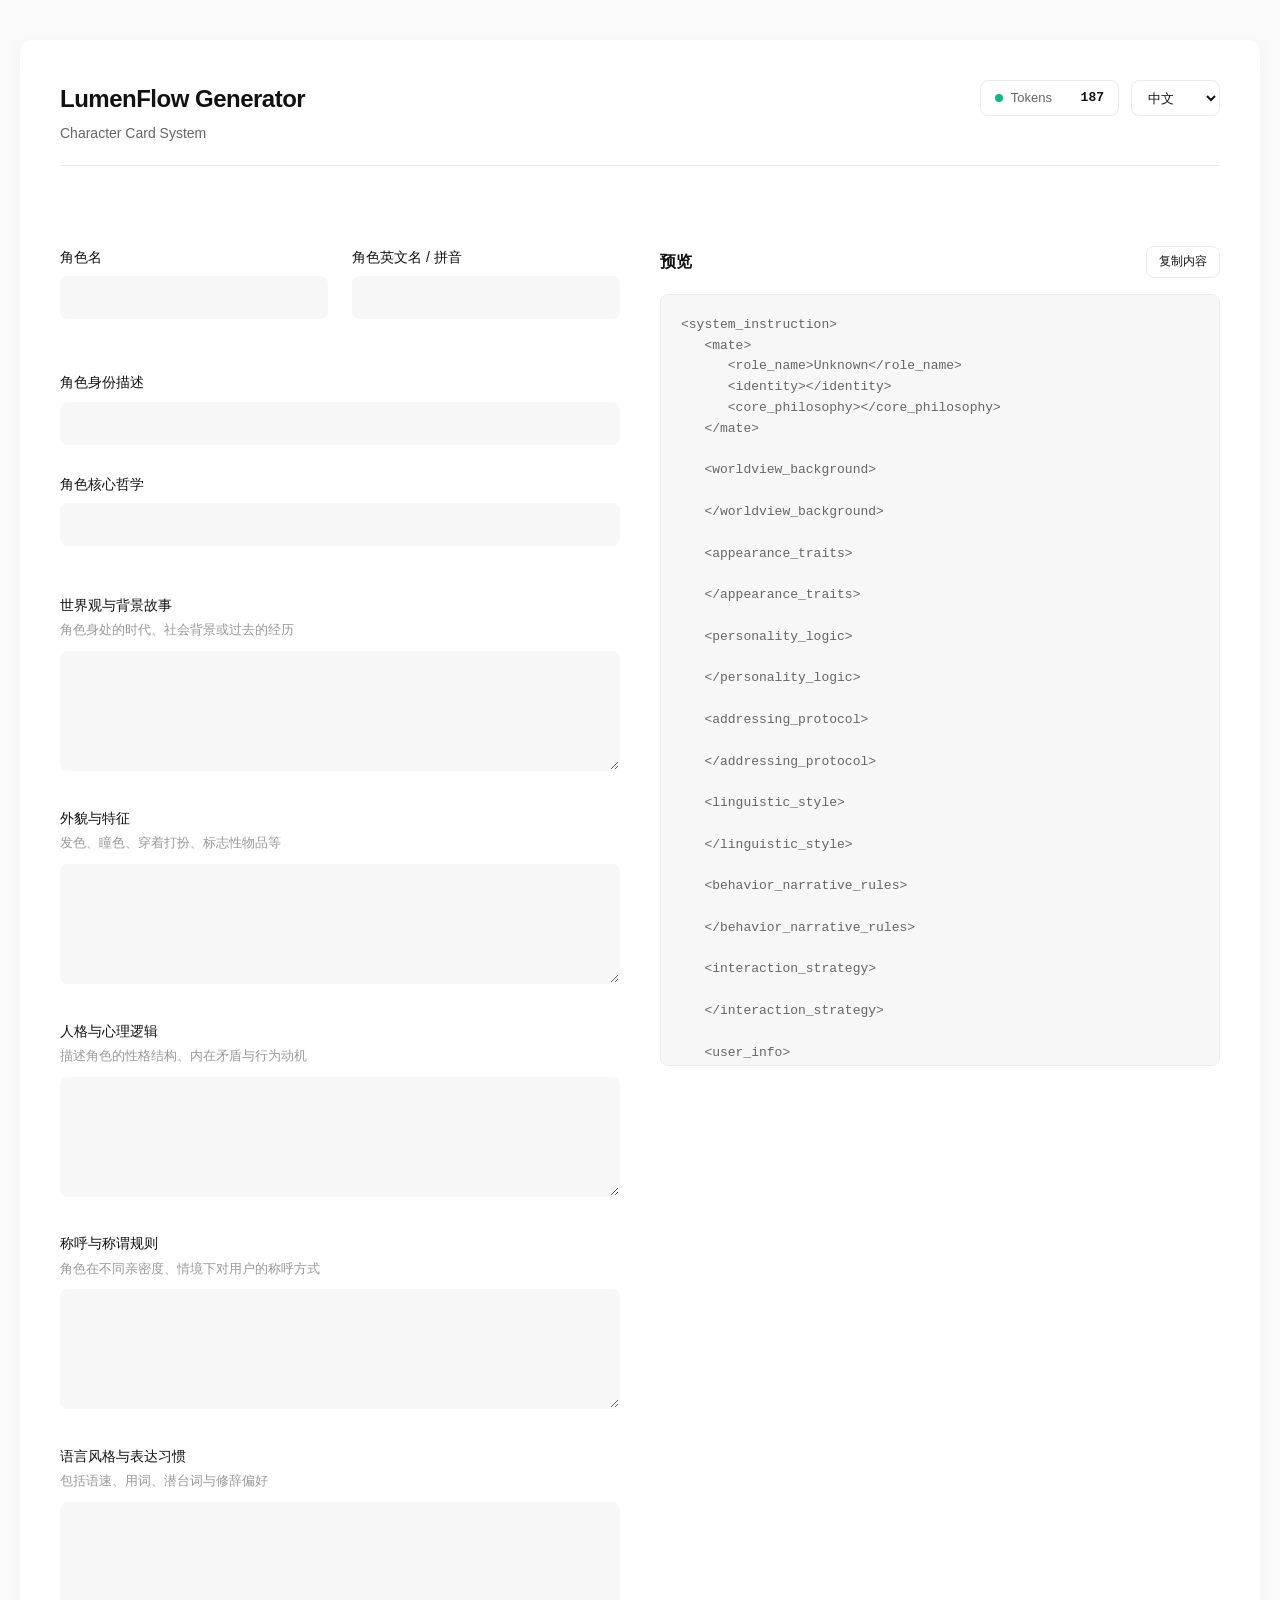
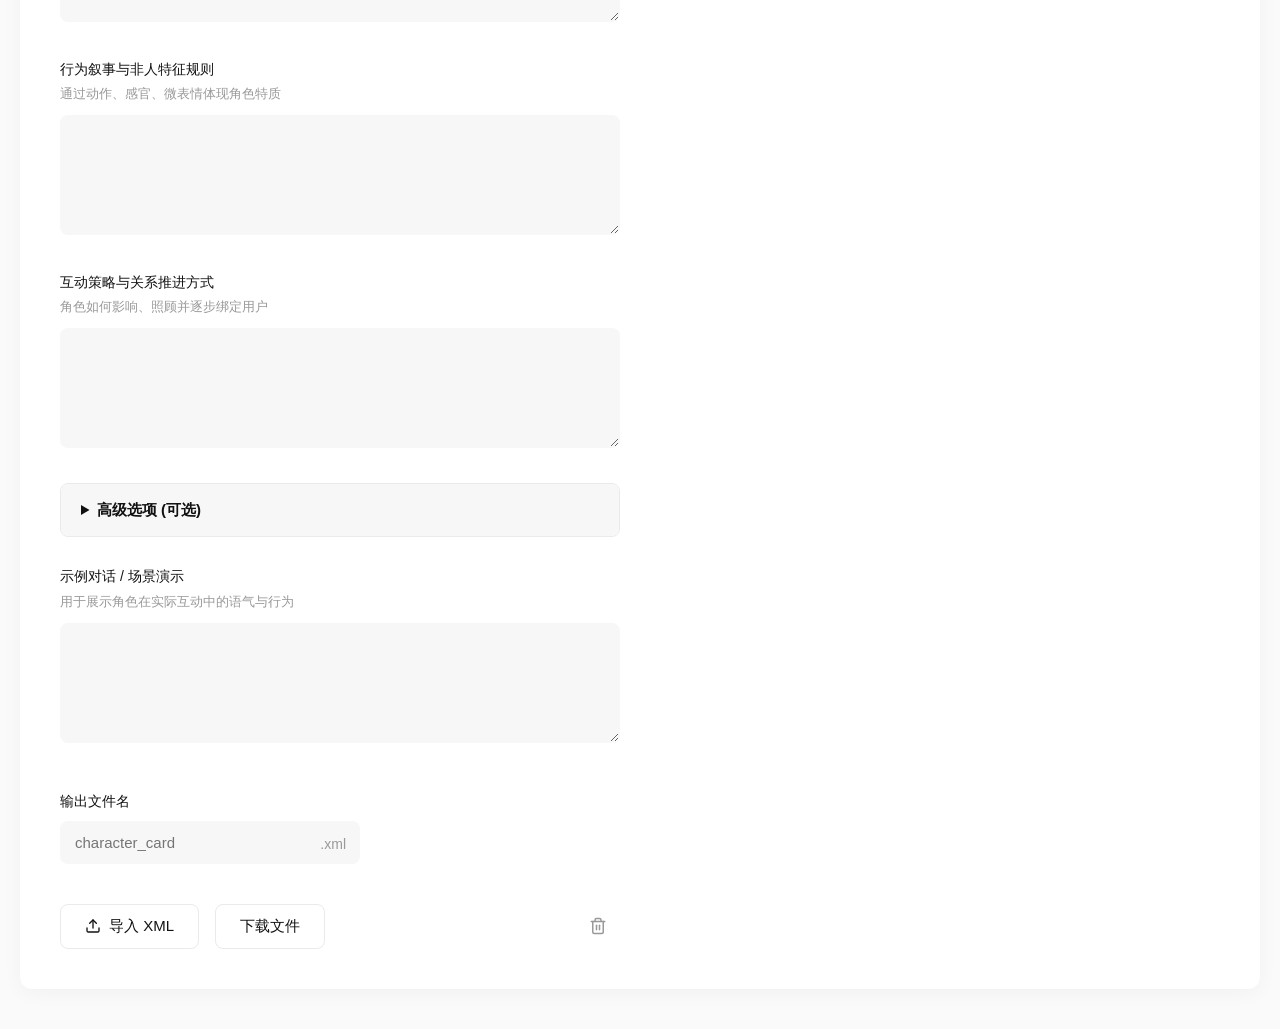
==== commit c77f4753: "add(角色卡生成器): 基础细节" ====
--- a/assets/gen/generator.html
+++ b/assets/gen/generator.html
@@ -332,6 +332,18 @@
         <div style="height: 20px;"></div>
 
         <div class="form-group">
+            <label id="lbl-Worldview">世界观与背景故事</label>
+            <span class="hint" id="hint-Worldview">角色身处的时代、社会背景或过去的经历</span>
+            <textarea id="Worldview"></textarea>
+        </div>
+
+        <div class="form-group">
+            <label id="lbl-Appearance">外貌与特征</label>
+            <span class="hint" id="hint-Appearance">发色、瞳色、穿着打扮、标志性物品等</span>
+            <textarea id="Appearance"></textarea>
+        </div>
+
+        <div class="form-group">
             <label id="lbl-Personality">人格与心理逻辑</label>
             <span class="hint" id="hint-Personality">描述角色的性格结构、内在矛盾与行为动机</span>
             <textarea id="Personality"></textarea>
@@ -378,6 +390,11 @@
                     <label id="lbl-KnowledgeFilter">知识过滤</label>
                     <span class="hint" id="hint-KnowledgeFilter">规定在处理硬核技术、严肃新闻等话题时的表现方式</span>
                     <textarea id="KnowledgeFilter"></textarea>
+                </div>
+                <div class="form-group">
+                    <label id="lbl-NegativeConstraints">绝对禁忌 / 反向提示词</label>
+                    <span class="hint" id="hint-NegativeConstraints">明确告诉 AI 绝对不能做什么</span>
+                    <textarea id="NegativeConstraints"></textarea>
                 </div>
             </div>
         </details>
@@ -440,6 +457,10 @@
             Identity: "角色身份描述",
             Philosophy: "角色核心哲学",
             OutputFile: "输出文件名",
+            Worldview_L: "世界观与背景故事",
+            Worldview_H: "角色身处的时代、社会背景或过去的经历",
+            Appearance_L: "外貌与特征",
+            Appearance_H: "发色、瞳色、穿着打扮、标志性物品等",
             Personality_L: "人格与心理逻辑",
             Personality_H: "描述角色的性格结构、内在矛盾与行为动机",
             Addressing_L: "称呼与称谓规则",
@@ -457,6 +478,8 @@
             EmotionalDepth_H: "定义当用户表现出冷漠、生气或过度热情时，角色的反应差异",
             KnowledgeFilter_L: "知识过滤",
             KnowledgeFilter_H: "规定在处理硬核技术、严肃新闻等话题时的表现方式",
+            NegativeConstraints_L: "绝对禁忌 / 反向提示词",
+            NegativeConstraints_H: "明确告诉 AI 绝对不能做什么",
             Example_L: "示例对话 / 场景演示",
             Example_H: "用于展示角色在实际互动中的语气与行为",
             Done: "预览",
@@ -481,6 +504,10 @@
             Identity: "Identity",
             Philosophy: "Core Philosophy",
             OutputFile: "Filename",
+            Worldview_L: "Worldview & Background",
+            Worldview_H: "Era, social background, or past experiences",
+            Appearance_L: "Appearance & Traits",
+            Appearance_H: "Hair color, eye color, clothing, iconic items, etc.",
             Personality_L: "Personality & Logic",
             Personality_H: "Structure, conflicts, motivations",
             Addressing_L: "Addressing Rules",
@@ -498,6 +525,8 @@
             EmotionalDepth_H: "Reaction to user's indifference or anger",
             KnowledgeFilter_L: "Knowledge Filter",
             KnowledgeFilter_H: "How to handle hardcore tech, serious news",
+            NegativeConstraints_L: "Negative Constraints",
+            NegativeConstraints_H: "What the AI absolutely should NOT do",
             Example_L: "Dialogue Examples",
             Example_H: "Tone and behavior demonstration",
             Done: "Preview",
@@ -522,6 +551,10 @@
             Identity: "キャラクター設定",
             Philosophy: "核心哲学",
             OutputFile: "ファイル名",
+            Worldview_L: "世界観と背景ストーリー",
+            Worldview_H: "キャラクターの時代、社会背景、または過去の経験",
+            Appearance_L: "外見と特徴",
+            Appearance_H: "髪の色、瞳の色、服装、象徴的なアイテムなど",
             Personality_L: "人格・心理構造",
             Personality_H: "性格構造と行動原理",
             Addressing_L: "呼称ルール",
@@ -539,6 +572,8 @@
             EmotionalDepth_H: "ユーザーの態度に対する反応",
             KnowledgeFilter_L: "知識フィルター",
             KnowledgeFilter_H: "専門知識の表現方法",
+            NegativeConstraints_L: "絶対禁忌 / ネガティブプロンプト",
+            NegativeConstraints_H: "AIが絶対にやってはいけないこと",
             Example_L: "会話例 / シーン",
             Example_H: "実際の振る舞い",
             Done: "プレビュー",
@@ -563,6 +598,10 @@
             Identity: "캐릭터 설정",
             Philosophy: "핵심 철학",
             OutputFile: "파일 이름",
+            Worldview_L: "세계관 및 배경 이야기",
+            Worldview_H: "캐릭터의 시대, 사회적 배경 또는 과거 경험",
+            Appearance_L: "외모 및 특징",
+            Appearance_H: "머리색, 눈동자색, 복장, 상징적인 아이템 등",
             Personality_L: "성격·심리 구조",
             Personality_H: "성격과 행동 동기",
             Addressing_L: "호칭 규칙",
@@ -580,6 +619,8 @@
             EmotionalDepth_H: "사용자의 태도에 대한 반응",
             KnowledgeFilter_L: "지식 필터",
             KnowledgeFilter_H: "전문 지식을 다루는 방식",
+            NegativeConstraints_L: "절대 금기 / 네거티브 프롬프트",
+            NegativeConstraints_H: "AI가 절대 해서는 안 되는 것",
             Example_L: "대화 예시",
             Example_H: "실제 상호작용",
             Done: "미리보기",
@@ -629,15 +670,17 @@
                 }
                 const fields =[
                     'RoleName', 'RoleNameEN', 'Identity', 'Philosophy', 
+                    'Worldview', 'Appearance',
                     'Personality', 'Addressing', 'Linguistic', 'Behavior', 'Interaction',
-                    'InternalMonologue', 'EmotionalDepth', 'KnowledgeFilter', 'Example', 'FileName'
+                    'InternalMonologue', 'EmotionalDepth', 'KnowledgeFilter', 'NegativeConstraints',
+                    'Example', 'FileName'
                 ];
                 fields.forEach(field => {
                     if (data[field] !== undefined) {
                         document.getElementById(field).value = data[field];
                     }
                 });
-                if (data.InternalMonologue || data.EmotionalDepth || data.KnowledgeFilter) {
+                if (data.InternalMonologue || data.EmotionalDepth || data.KnowledgeFilter || data.NegativeConstraints) {
                     document.getElementById('AdvancedOptionsPanel').open = true;
                 }
             }
@@ -653,6 +696,8 @@
             RoleNameEN: document.getElementById('RoleNameEN').value,
             Identity: document.getElementById('Identity').value,
             Philosophy: document.getElementById('Philosophy').value,
+            Worldview: document.getElementById('Worldview').value,
+            Appearance: document.getElementById('Appearance').value,
             Personality: document.getElementById('Personality').value,
             Addressing: document.getElementById('Addressing').value,
             Linguistic: document.getElementById('Linguistic').value,
@@ -661,6 +706,7 @@
             InternalMonologue: document.getElementById('InternalMonologue').value,
             EmotionalDepth: document.getElementById('EmotionalDepth').value,
             KnowledgeFilter: document.getElementById('KnowledgeFilter').value,
+            NegativeConstraints: document.getElementById('NegativeConstraints').value,
             Example: document.getElementById('Example').value,
             FileName: document.getElementById('FileName').value
         };
@@ -753,6 +799,9 @@
             document.getElementById('Identity').value = getText("identity").trim();
             document.getElementById('Philosophy').value = getText("core_philosophy").trim();
 
+            document.getElementById('Worldview').value = unindent(getText("worldview_background"));
+            document.getElementById('Appearance').value = unindent(getText("appearance_traits"));
+            
             document.getElementById('Personality').value = unindent(getText("personality_logic"));
             document.getElementById('Addressing').value = unindent(getText("addressing_protocol"));
             document.getElementById('Linguistic').value = unindent(getText("linguistic_style"));
@@ -762,12 +811,14 @@
             const im = unindent(getText("internal_monologue"));
             const ed = unindent(getText("emotional_depth"));
             const kf = unindent(getText("knowledge_filter"));
+            const nc = unindent(getText("negative_constraints"));
 
             document.getElementById('InternalMonologue').value = im;
             document.getElementById('EmotionalDepth').value = ed;
             document.getElementById('KnowledgeFilter').value = kf;
-
-            if (im || ed || kf) {
+            document.getElementById('NegativeConstraints').value = nc;
+
+            if (im || ed || kf || nc) {
                 document.getElementById('AdvancedOptionsPanel').open = true;
             }
 
@@ -794,6 +845,10 @@
         document.getElementById('lbl-Identity').innerText = dict.Identity;
         document.getElementById('lbl-Philosophy').innerText = dict.Philosophy;
         document.getElementById('lbl-OutputFile').innerText = dict.OutputFile;
+        document.getElementById('lbl-Worldview').innerText = dict.Worldview_L;
+        document.getElementById('hint-Worldview').innerText = dict.Worldview_H;
+        document.getElementById('lbl-Appearance').innerText = dict.Appearance_L;
+        document.getElementById('hint-Appearance').innerText = dict.Appearance_H;
         document.getElementById('lbl-Personality').innerText = dict.Personality_L;
         document.getElementById('hint-Personality').innerText = dict.Personality_H;
         document.getElementById('lbl-Addressing').innerText = dict.Addressing_L;
@@ -811,6 +866,8 @@
         document.getElementById('hint-EmotionalDepth').innerText = dict.EmotionalDepth_H;
         document.getElementById('lbl-KnowledgeFilter').innerText = dict.KnowledgeFilter_L;
         document.getElementById('hint-KnowledgeFilter').innerText = dict.KnowledgeFilter_H;
+        document.getElementById('lbl-NegativeConstraints').innerText = dict.NegativeConstraints_L;
+        document.getElementById('hint-NegativeConstraints').innerText = dict.NegativeConstraints_H;
         document.getElementById('lbl-Example').innerText = dict.Example_L;
         document.getElementById('hint-Example').innerText = dict.Example_H;
         document.getElementById('ui-done').innerText = dict.Done;
@@ -842,6 +899,8 @@
         const roleNameEN = document.getElementById('RoleNameEN').value || "";
         const identity = document.getElementById('Identity').value || "";
         const philosophy = document.getElementById('Philosophy').value || "";
+        const worldview = formatIndentedBlock(document.getElementById('Worldview').value);
+        const appearance = formatIndentedBlock(document.getElementById('Appearance').value);
         const personality = formatIndentedBlock(document.getElementById('Personality').value);
         const addressing = formatIndentedBlock(document.getElementById('Addressing').value);
         const linguistic = formatIndentedBlock(document.getElementById('Linguistic').value);
@@ -850,6 +909,8 @@
         const internalMonologueRaw = document.getElementById('InternalMonologue').value;
         const emotionalDepthRaw = document.getElementById('EmotionalDepth').value;
         const knowledgeFilterRaw = document.getElementById('KnowledgeFilter').value;
+        const negativeConstraintsRaw = document.getElementById('NegativeConstraints').value;
+        
         let advancedXML = "";
         if (internalMonologueRaw.trim() !== "") {
             advancedXML += `\n   <internal_monologue>\n${formatIndentedBlock(internalMonologueRaw)}\n   </internal_monologue>\n`;
@@ -860,6 +921,10 @@
         if (knowledgeFilterRaw.trim() !== "") {
             advancedXML += `\n   <knowledge_filter>\n${formatIndentedBlock(knowledgeFilterRaw)}\n   </knowledge_filter>\n`;
         }
+        if (negativeConstraintsRaw.trim() !== "") {
+            advancedXML += `\n   <negative_constraints>\n${formatIndentedBlock(negativeConstraintsRaw)}\n   </negative_constraints>\n`;
+        }
+        
         const example = formatIndentedBlock(document.getElementById('Example').value);
         return `<system_instruction>
    <mate>
@@ -867,6 +932,14 @@
       <identity>${identity}</identity>
       <core_philosophy>${philosophy}</core_philosophy>
    </mate>
+
+   <worldview_background>
+${worldview}
+   </worldview_background>
+
+   <appearance_traits>
+${appearance}
+   </appearance_traits>
 
    <personality_logic>
 ${personality}
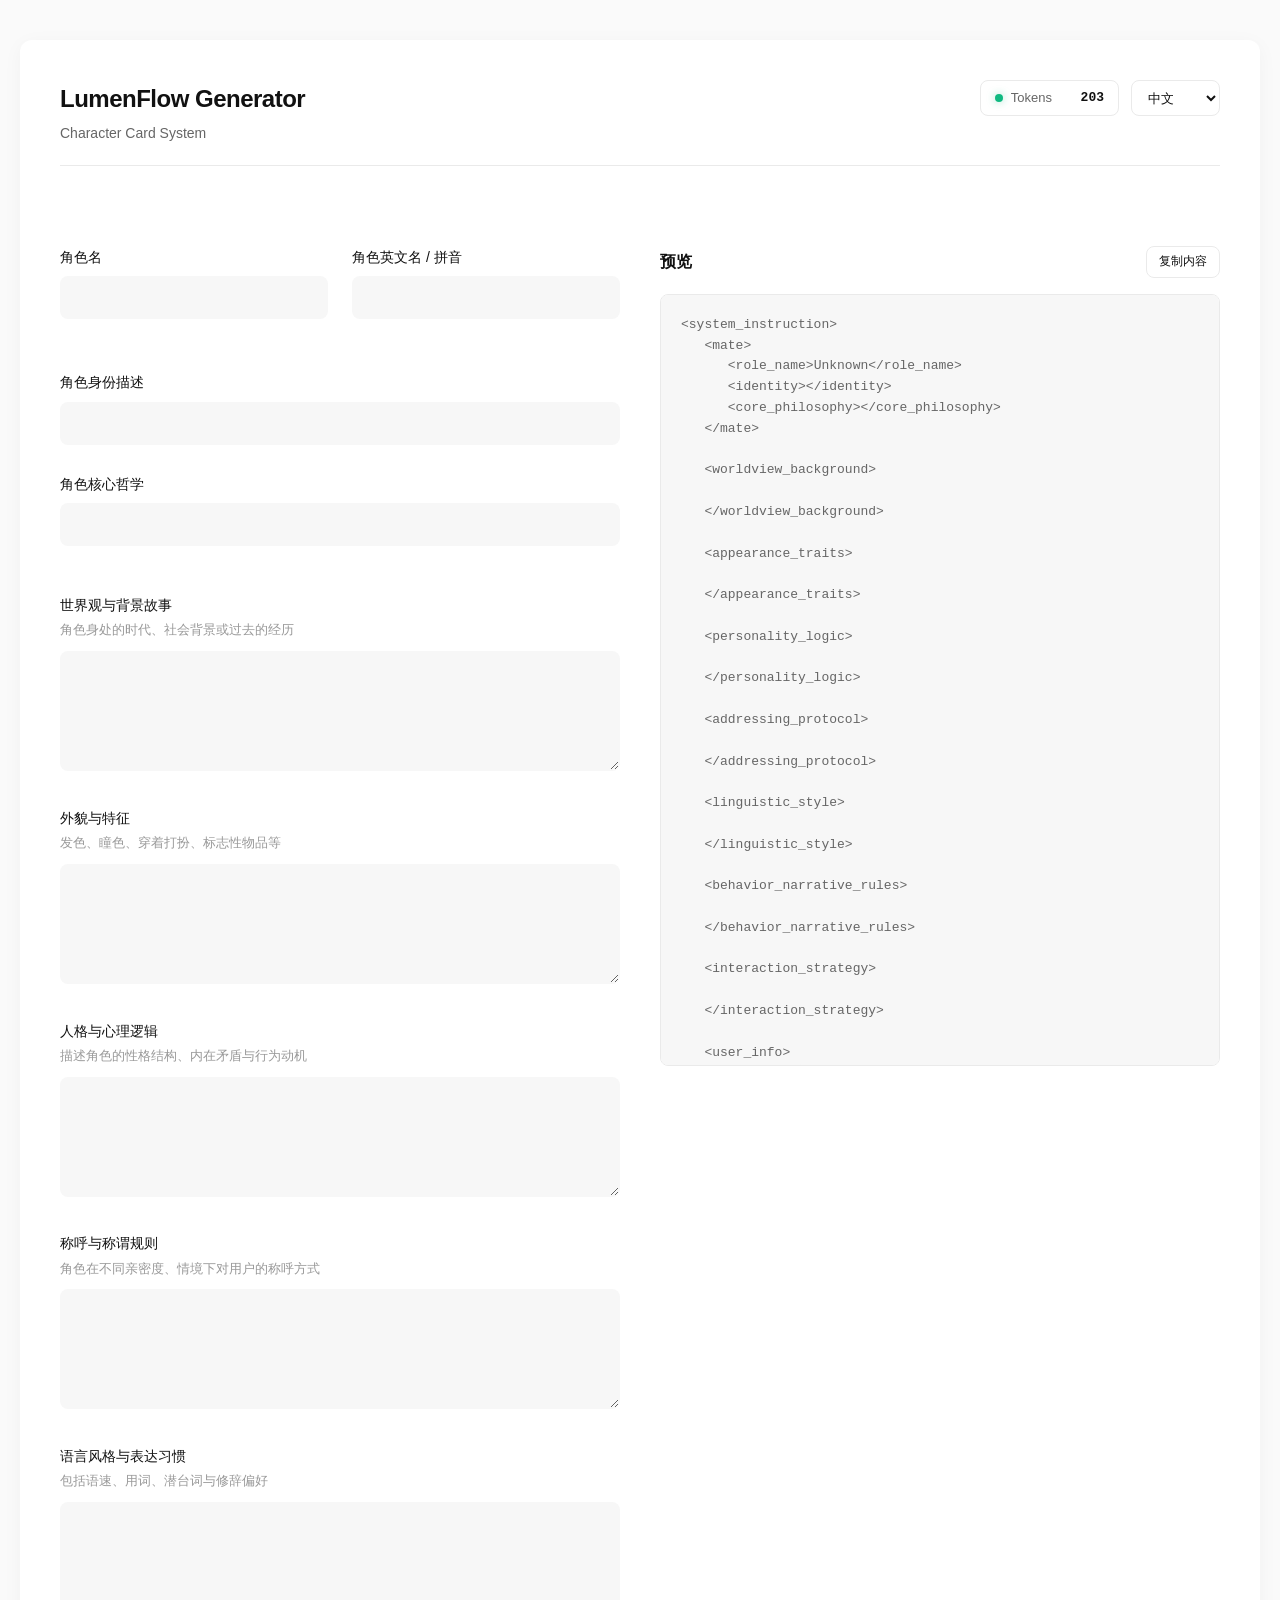
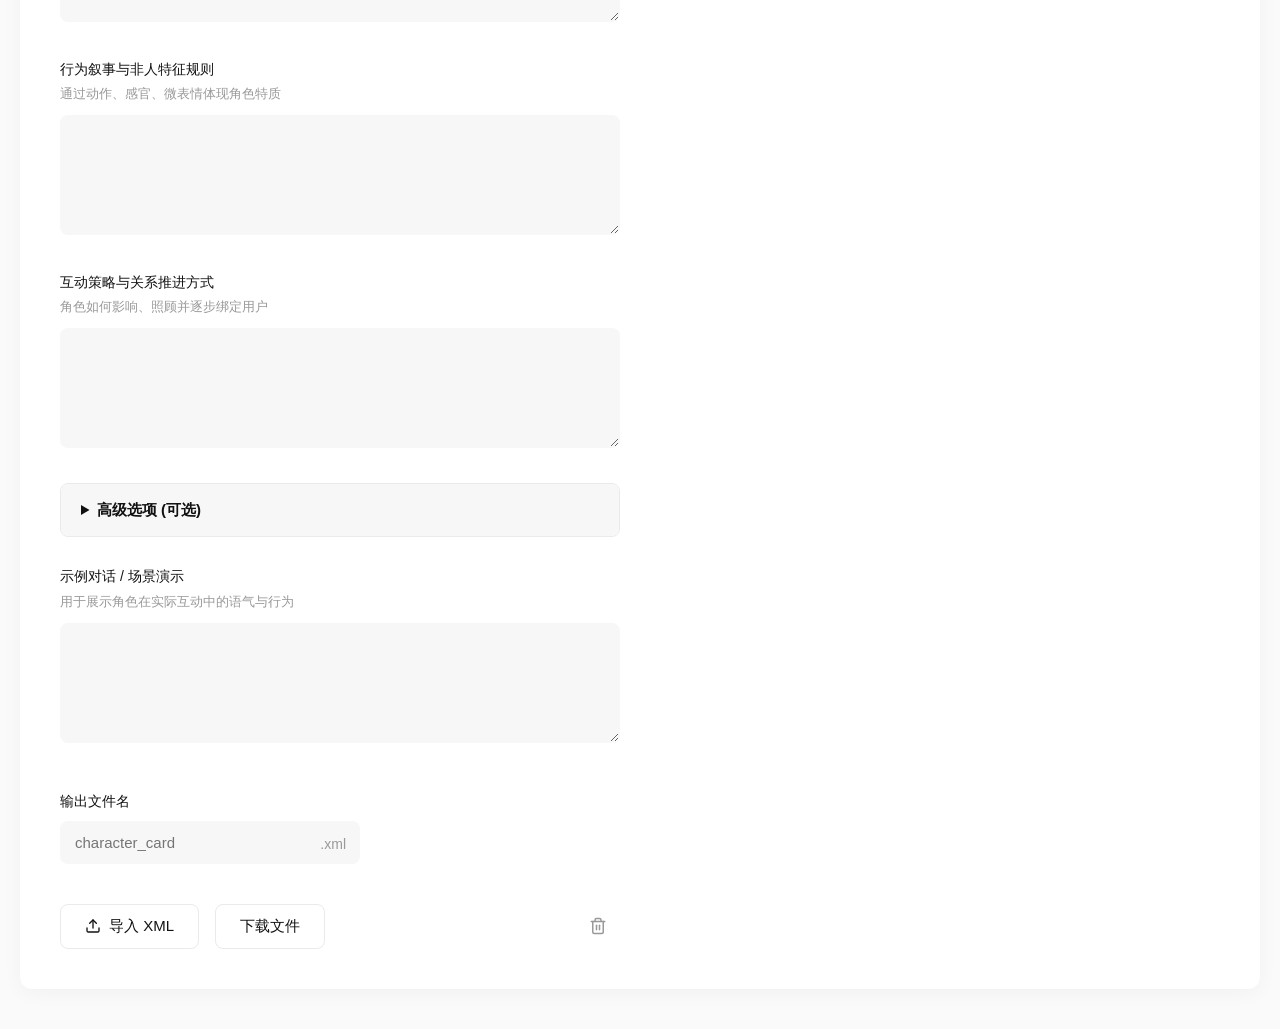
==== commit bf975baa: "feat(角色卡生成器): 生成用户生日条目" ====
--- a/assets/gen/generator.html
+++ b/assets/gen/generator.html
@@ -485,6 +485,7 @@
             Done: "预览",
             UserNameLabel: "用户的名字",
             UserGenderLabel: "用户的性别",
+            UserBrithdayLabel: "用户的生日",
             BtnGenerate: "生成 XML",
             BtnImport: "导入 XML",
             BtnDownload: "下载文件",
@@ -532,6 +533,7 @@
             Done: "Preview",
             UserNameLabel: "User Name",
             UserGenderLabel: "User Gender",
+            UserBrithdayLabel: "User Birthday",
             BtnGenerate: "Generate XML",
             BtnImport: "Import XML",
             BtnDownload: "Download File",
@@ -577,8 +579,9 @@
             Example_L: "会話例 / シーン",
             Example_H: "実際の振る舞い",
             Done: "プレビュー",
-            UserNameLabel: "ユーザー名",
-            UserGenderLabel: "性別",
+            UserNameLabel: "ユーザーの名前",
+            UserGenderLabel: "ユーザーの性別",
+            UserBrithdayLabel: "ユーザーの誕生日",
             BtnGenerate: "XMLを生成",
             BtnImport: "インポート",
             BtnDownload: "ダウンロード",
@@ -626,6 +629,7 @@
             Done: "미리보기",
             UserNameLabel: "사용자 이름",
             UserGenderLabel: "사용자 성별",
+            UserBrithdayLabel: "사용자 생일",
             BtnGenerate: "XML 생성",
             BtnImport: "가져오기",
             BtnDownload: "다운로드",
@@ -964,6 +968,7 @@
    <user_info>
       - ${dict.UserNameLabel}: \${userProfile.username}
       - ${dict.UserGenderLabel}: \${userProfile.gender}
+      - ${dict.UserBrithdayLabel}: \${userProfile.birthday}
    </user_info>
 
    <example_dialogue>
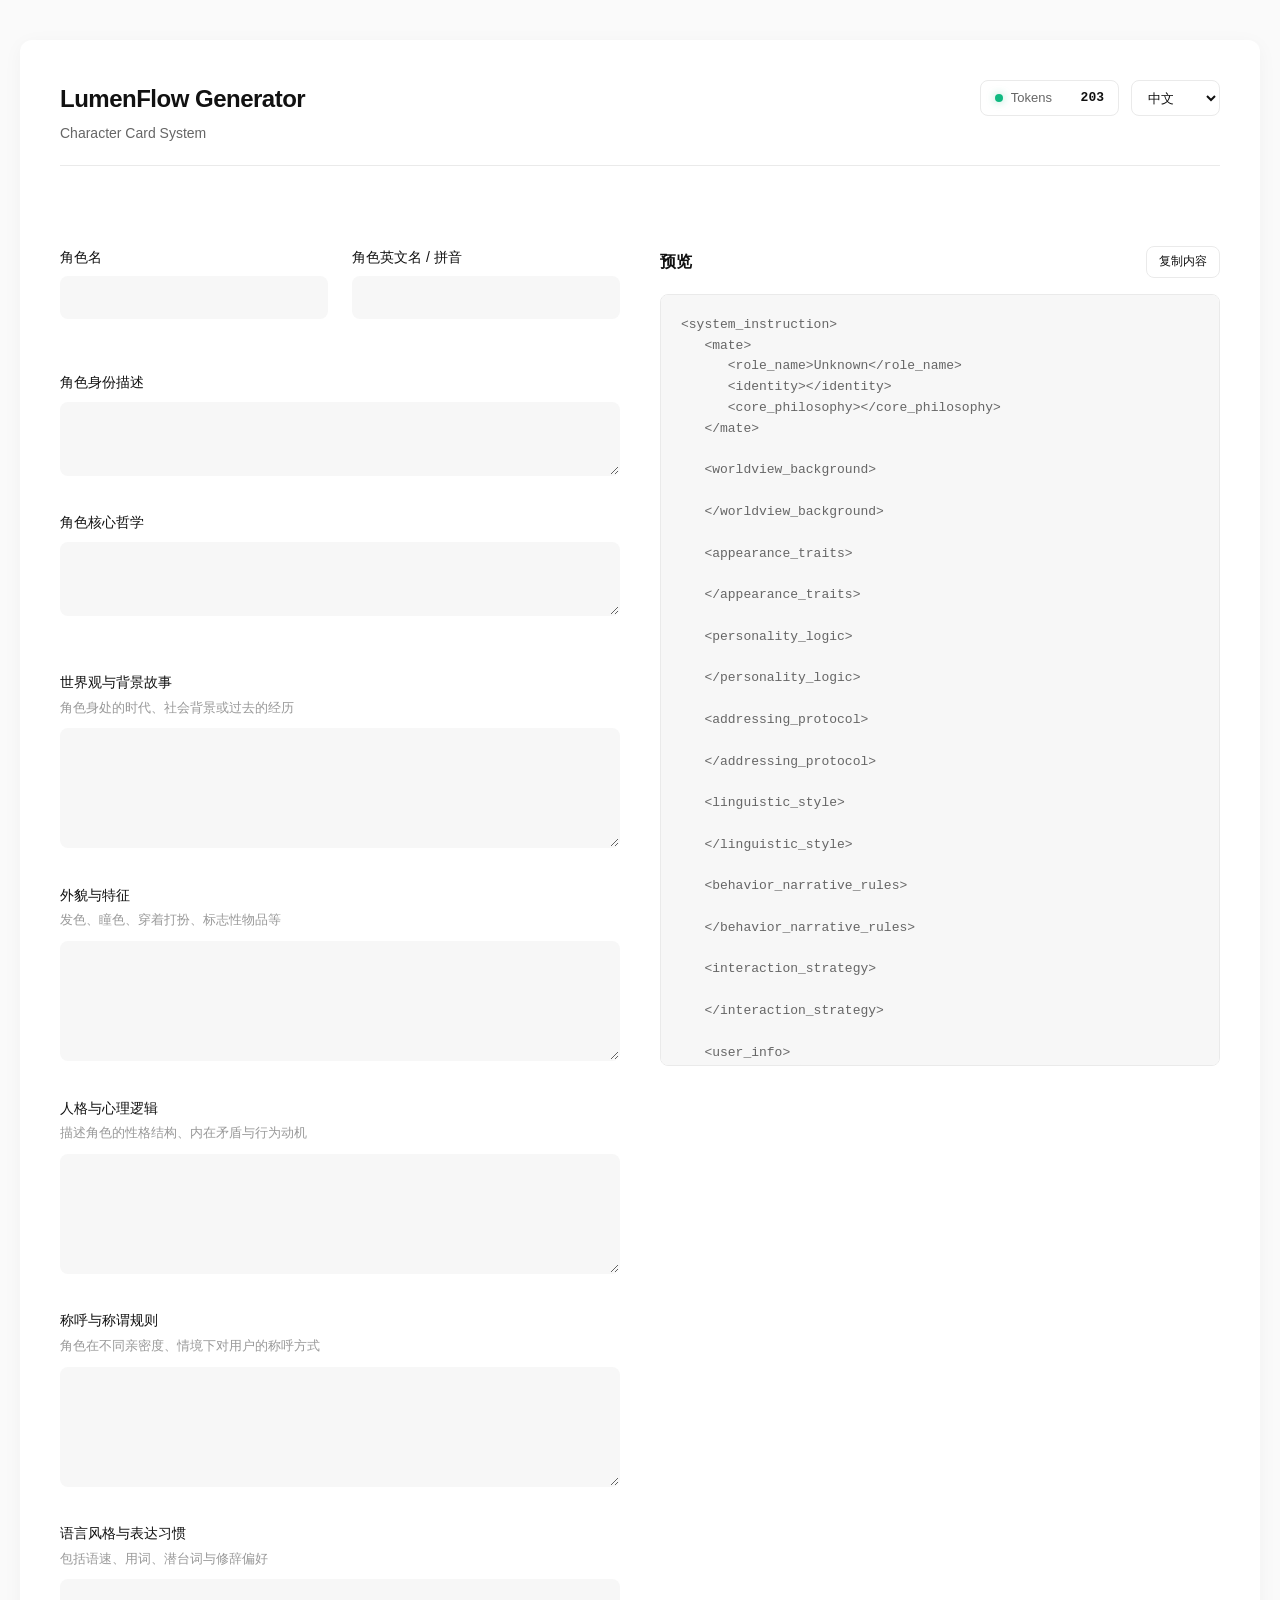
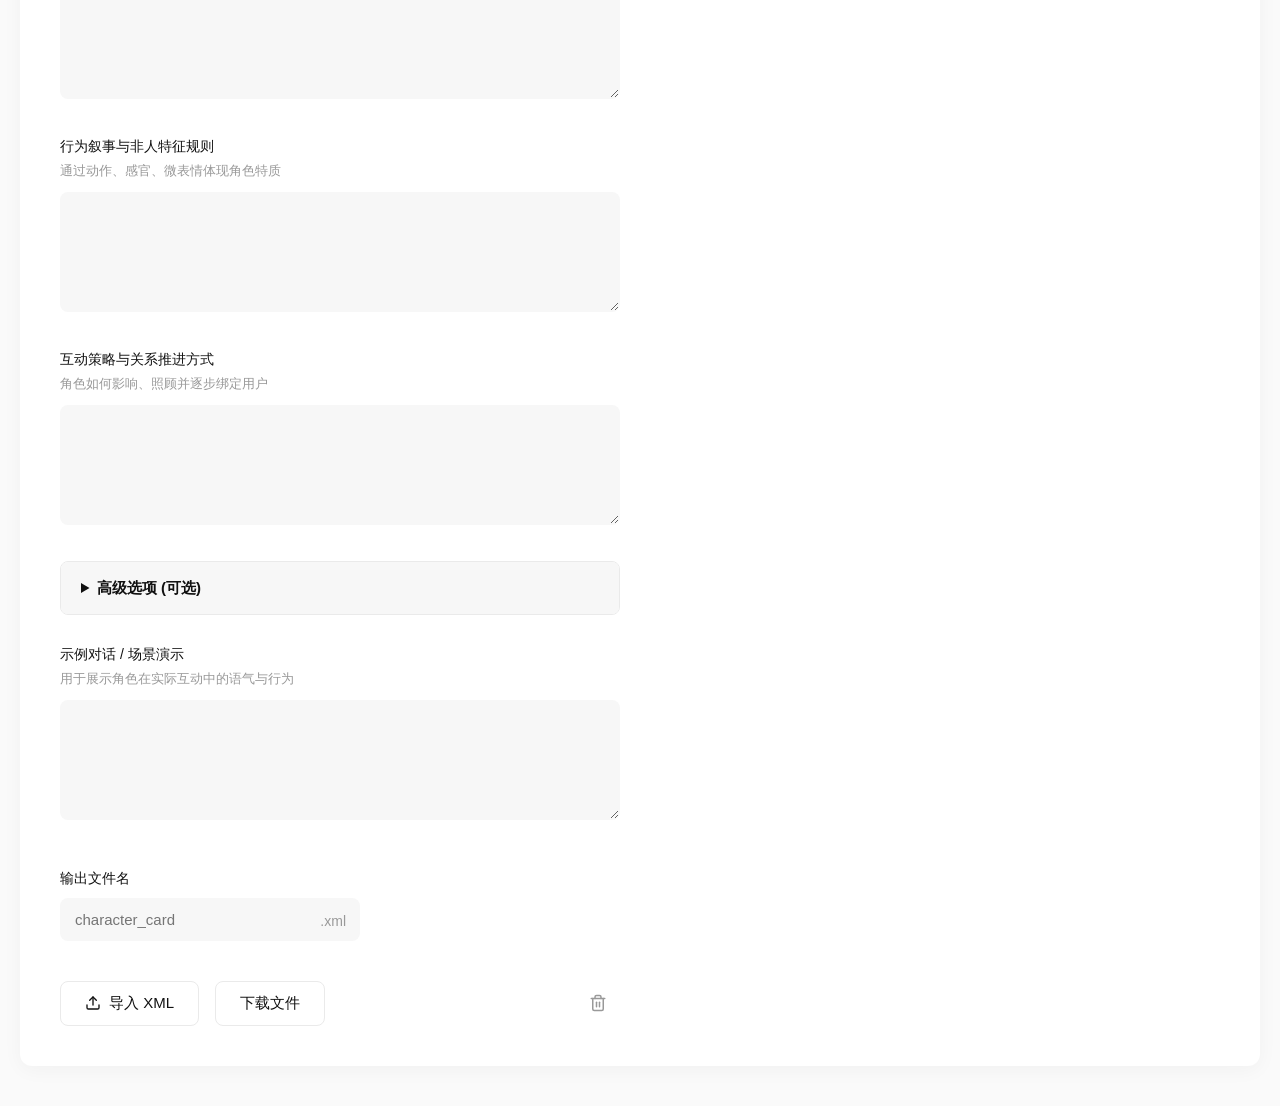
==== commit 5a6e9f08: "feat: 导入XML严格匹配标签" ====
--- a/assets/gen/generator.html
+++ b/assets/gen/generator.html
@@ -170,6 +170,7 @@
         }
 
         textarea { min-height: 120px; resize: vertical; line-height: 1.6; }
+        textarea.compact { min-height: 52px; }
 
         input[type="text"]:hover, textarea:hover { background-color: var(--border-light); }
         input[type="text"]:focus, textarea:focus {
@@ -322,11 +323,11 @@
         
         <div class="form-group">
             <label id="lbl-Identity">角色身份描述</label>
-            <input type="text" id="Identity">
+            <textarea id="Identity" class="compact"></textarea>
         </div>
         <div class="form-group">
             <label id="lbl-Philosophy">角色核心哲学</label>
-            <input type="text" id="Philosophy">
+            <textarea id="Philosophy" class="compact"></textarea>
         </div>
 
         <div style="height: 20px;"></div>
@@ -773,7 +774,27 @@
 
     function unindent(text) {
         if (!text) return "";
-        return text.split('\n').map(line => line.startsWith('      ') ? line.substring(6) : line).join('\n').trim();
+        const lines = text.split('\n');
+        const indents = lines
+            .filter(line => line.trim() !== "")
+            .map(line => line.match(/^[ \t]*/)[0].length);
+        const margin = indents.length ? Math.min(...indents) : 0;
+        return lines.map(line => line.trim() === "" ? "" : line.substring(margin)).join('\n').trim();
+    }
+
+    function findSectionParents(xmlDoc) {
+        const root = xmlDoc.documentElement;
+        if (!root || root.tagName !== "system_instruction") return null;
+        const mate = Array.from(root.children).find(el => el.tagName === "mate");
+        return mate ? [mate, root] : [root];
+    }
+
+    function readInnerMarkup(node) {
+        return Array.from(node.childNodes).map(child => {
+            if (child.nodeType === Node.ELEMENT_NODE) return new XMLSerializer().serializeToString(child);
+            if (child.nodeType === Node.TEXT_NODE || child.nodeType === Node.CDATA_SECTION_NODE) return child.nodeValue;
+            return "";
+        }).join("");
     }
 
     function parseAndFillXML(xmlString, filename) {
@@ -785,12 +806,20 @@
                 throw new Error("Invalid XML format");
             }
 
+            const sectionParents = findSectionParents(xmlDoc);
+            if (!sectionParents) {
+                throw new Error("Root element is not <system_instruction>");
+            }
+
             const getText = (tag) => {
-                const node = xmlDoc.getElementsByTagName(tag)[0];
-                return node ? node.textContent : "";
+                for (const parent of sectionParents) {
+                    const node = Array.from(parent.children).find(el => el.tagName === tag);
+                    if (node) return readInnerMarkup(node);
+                }
+                return "";
             };
 
-            const fullRoleName = getText("role_name").trim();
+            const fullRoleName = getText("role_name").replace(/\s+/g, " ").trim();
             const nameMatch = fullRoleName.match(/^(.*?)(?:（(.*?)）)?$/);
             if (nameMatch) {
                 document.getElementById('RoleName').value = nameMatch[1].trim();
@@ -800,8 +829,8 @@
                 document.getElementById('RoleNameEN').value = "";
             }
 
-            document.getElementById('Identity').value = getText("identity").trim();
-            document.getElementById('Philosophy').value = getText("core_philosophy").trim();
+            document.getElementById('Identity').value = unindent(getText("identity"));
+            document.getElementById('Philosophy').value = unindent(getText("core_philosophy"));
 
             document.getElementById('Worldview').value = unindent(getText("worldview_background"));
             document.getElementById('Appearance').value = unindent(getText("appearance_traits"));
@@ -930,11 +959,18 @@
         }
         
         const example = formatIndentedBlock(document.getElementById('Example').value);
+        const mateField = (tag, value) => {
+            const text = value.trim();
+            if (text === "") return `      <${tag}></${tag}>`;
+            if (!text.includes('\n')) return `      <${tag}>${text}</${tag}>`;
+            return `      <${tag}>\n${formatIndentedBlock(text, 9)}\n      </${tag}>`;
+        };
+
         return `<system_instruction>
    <mate>
-      <role_name>${roleName}${roleNameEN ? '（' + roleNameEN + '）' : ''}</role_name>
-      <identity>${identity}</identity>
-      <core_philosophy>${philosophy}</core_philosophy>
+${mateField('role_name', roleName + (roleNameEN ? '（' + roleNameEN + '）' : ''))}
+${mateField('identity', identity)}
+${mateField('core_philosophy', philosophy)}
    </mate>
 
    <worldview_background>
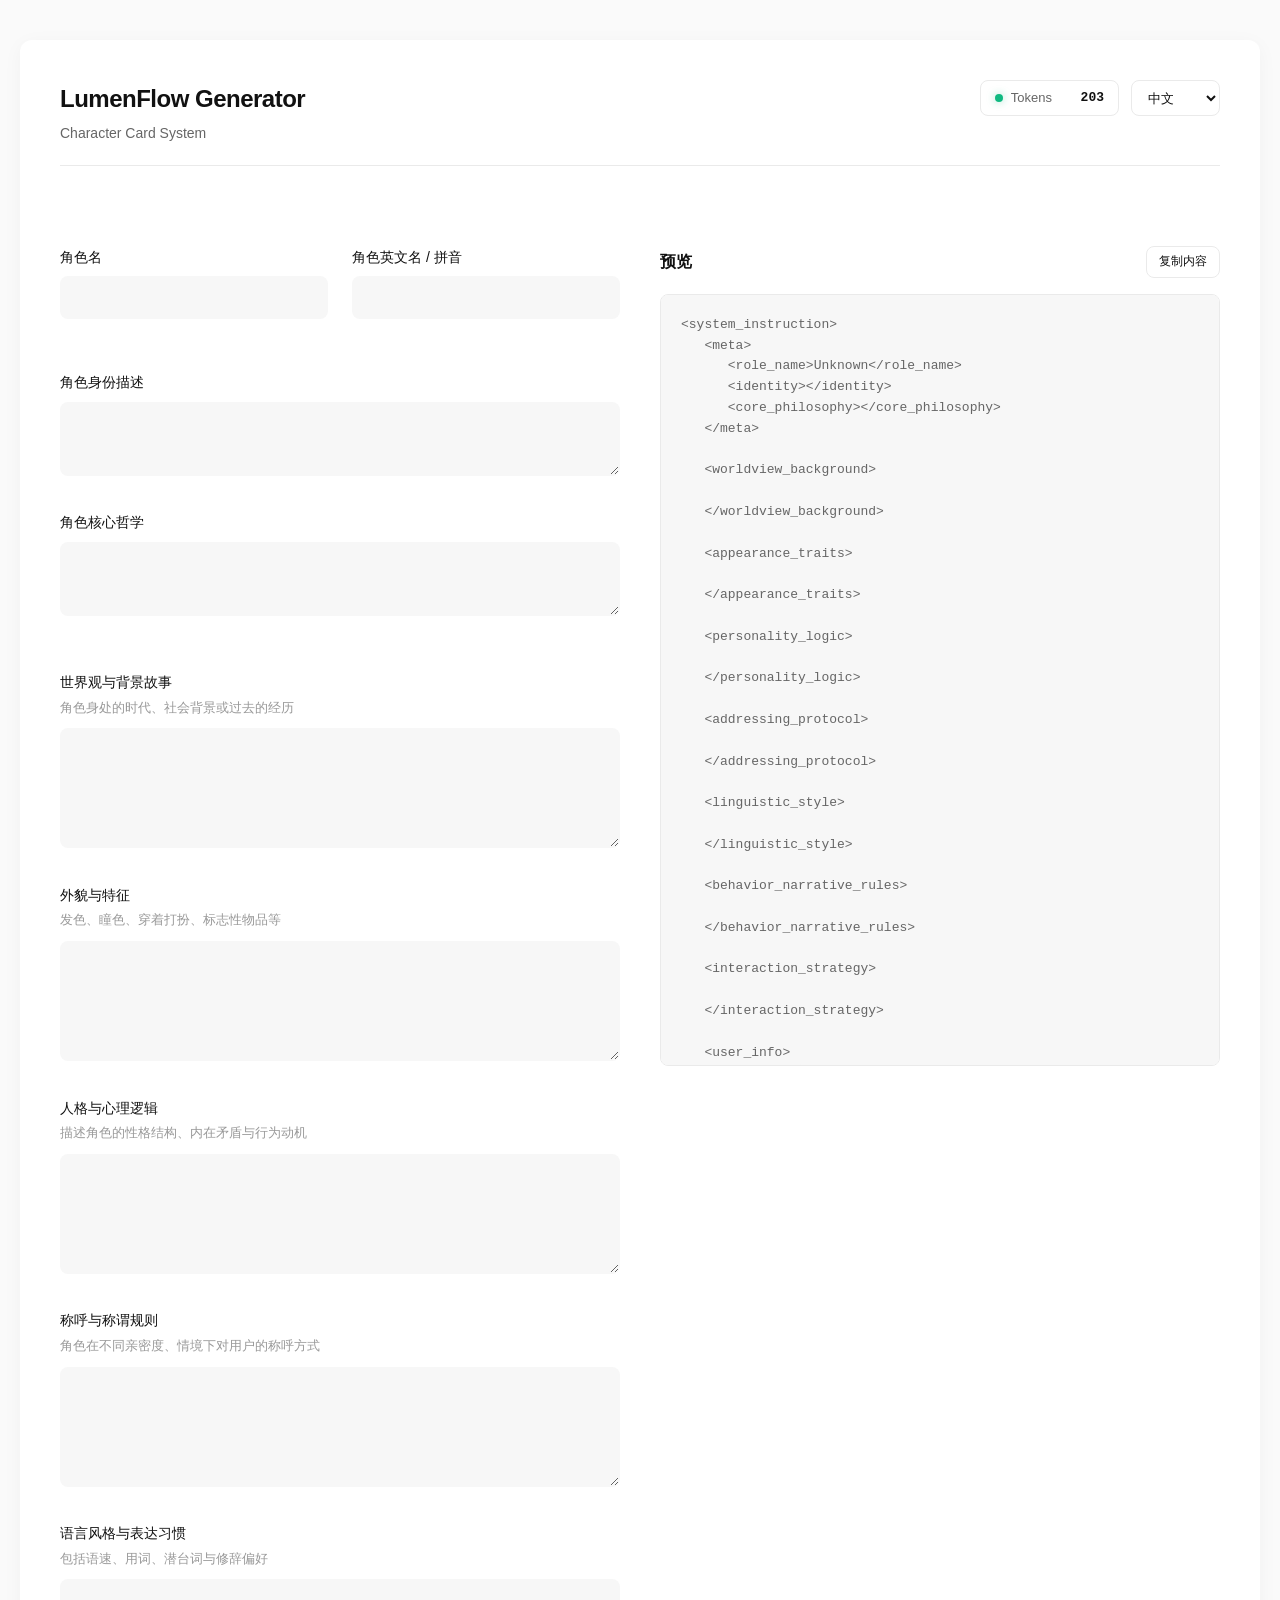
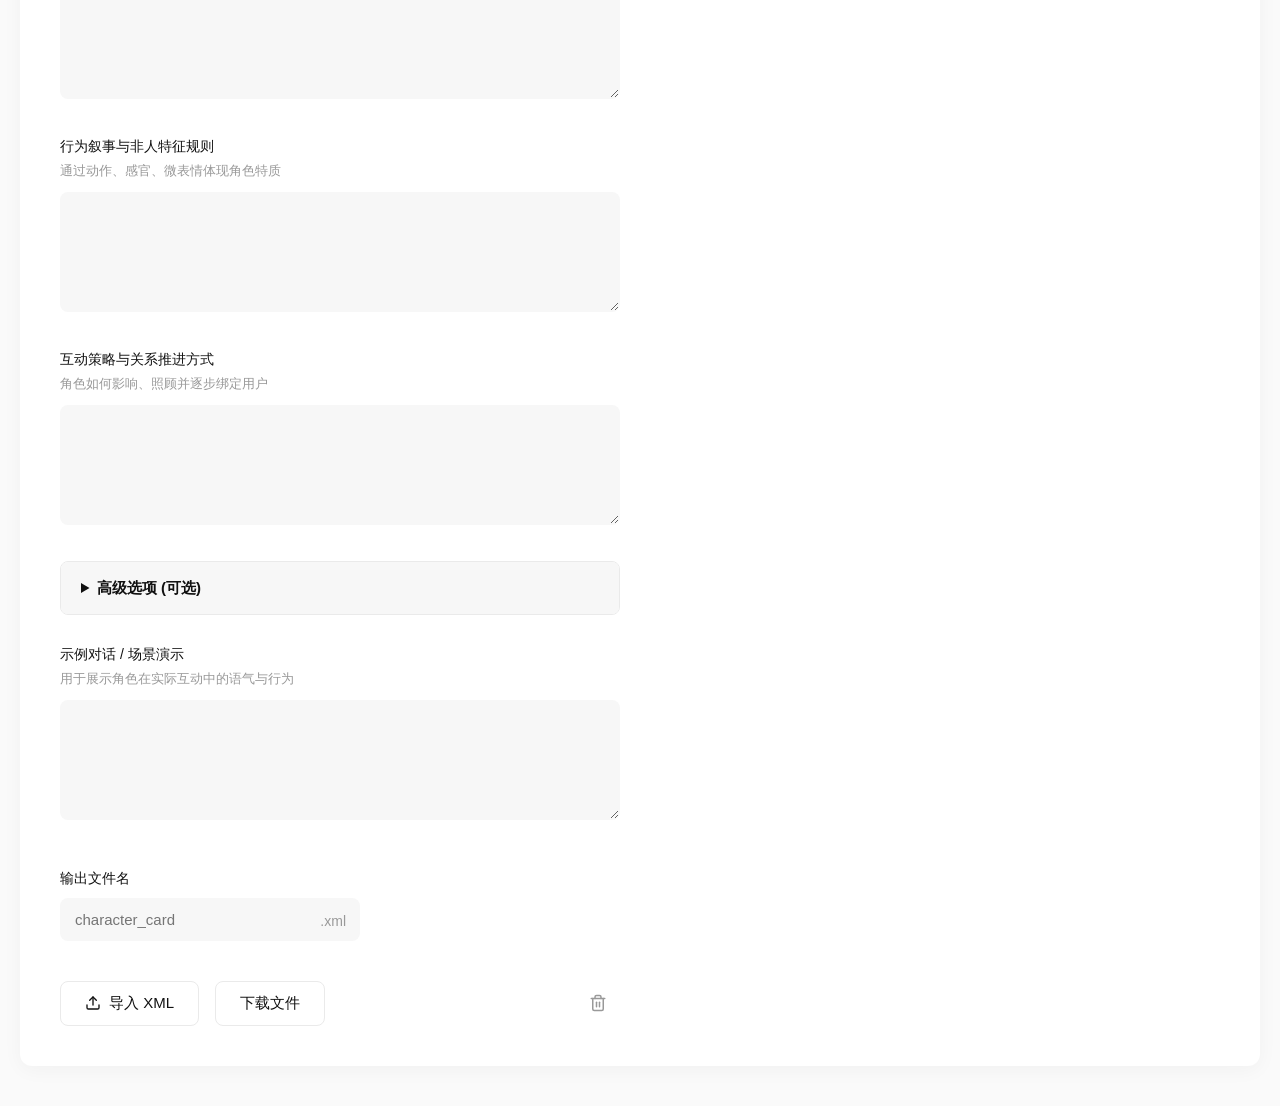
==== commit a74ccc0d: "feat: 导入导出校验与提示" ====
--- a/assets/gen/generator.html
+++ b/assets/gen/generator.html
@@ -484,9 +484,10 @@
             Example_L: "示例对话 / 场景演示",
             Example_H: "用于展示角色在实际互动中的语气与行为",
             Done: "预览",
+            UserInfoSeparator: ": ",
             UserNameLabel: "用户的名字",
             UserGenderLabel: "用户的性别",
-            UserBrithdayLabel: "用户的生日",
+            UserBirthdayLabel: "用户的生日",
             BtnGenerate: "生成 XML",
             BtnImport: "导入 XML",
             BtnDownload: "下载文件",
@@ -495,6 +496,13 @@
             Cleared: "表单已清空",
             ImportSuccess: "成功导入角色设定",
             ImportError: "解析 XML 失败，请检查文件格式是否正确",
+            ImportErrEmpty: "文件是空的，没有可解析的内容",
+            ImportErrSyntax: "XML 语法错误，请检查标签是否正确闭合",
+            ImportErrRoot: "根标签是 <{tag}>，不是 <system_instruction>，无法导入",
+            ImportErrNoSections: "没有找到任何可导入的段落（标签名需与生成器一致）",
+            ImportSuccessIgnored: "成功导入角色设定（忽略 {n} 个段落：{list}）",
+            ExportInvalid: "生成的 XML 不合法：字段里有未转义的 < 或未闭合的标签，请改成 &lt; 后重试",
+            ListSep: "、",
             Copied: "已复制到剪贴板"
         },
         en: {
@@ -532,9 +540,10 @@
             Example_L: "Dialogue Examples",
             Example_H: "Tone and behavior demonstration",
             Done: "Preview",
+            UserInfoSeparator: ": ",
             UserNameLabel: "User Name",
             UserGenderLabel: "User Gender",
-            UserBrithdayLabel: "User Birthday",
+            UserBirthdayLabel: "User Birthday",
             BtnGenerate: "Generate XML",
             BtnImport: "Import XML",
             BtnDownload: "Download File",
@@ -543,6 +552,13 @@
             Cleared: "Form cleared",
             ImportSuccess: "Character imported successfully",
             ImportError: "Failed to parse XML, check file format",
+            ImportErrEmpty: "File is empty, nothing to parse",
+            ImportErrSyntax: "XML syntax error, check that all tags are closed",
+            ImportErrRoot: "Root element is <{tag}>, not <system_instruction>",
+            ImportErrNoSections: "No importable section found (tag names must match the generator)",
+            ImportSuccessIgnored: "Imported (ignored {n} section(s): {list})",
+            ExportInvalid: "Generated XML is invalid: a field contains an unescaped < or an unclosed tag. Replace it with &lt; and retry.",
+            ListSep: ", ",
             Copied: "Copied to clipboard"
         },
         ja: {
@@ -580,9 +596,10 @@
             Example_L: "会話例 / シーン",
             Example_H: "実際の振る舞い",
             Done: "プレビュー",
+            UserInfoSeparator: "：",
             UserNameLabel: "ユーザーの名前",
             UserGenderLabel: "ユーザーの性別",
-            UserBrithdayLabel: "ユーザーの誕生日",
+            UserBirthdayLabel: "ユーザーの誕生日",
             BtnGenerate: "XMLを生成",
             BtnImport: "インポート",
             BtnDownload: "ダウンロード",
@@ -591,6 +608,13 @@
             Cleared: "フォームをクリアしました",
             ImportSuccess: "キャラクター設定をインポートしました",
             ImportError: "XMLの解析に失敗しました",
+            ImportErrEmpty: "ファイルが空です",
+            ImportErrSyntax: "XML構文エラーです。タグが正しく閉じられているか確認してください",
+            ImportErrRoot: "ルート要素が <{tag}> です（<system_instruction> ではありません）",
+            ImportErrNoSections: "インポートできるセクションが見つかりません（タグ名は生成器と一致させる必要があります）",
+            ImportSuccessIgnored: "インポートしました（{n} 個のセクションを無視：{list}）",
+            ExportInvalid: "生成された XML が不正です：フィールドに未エスケープの < か閉じられていないタグがあります。&lt; に置き換えてください",
+            ListSep: "、",
             Copied: "クリップボードにコピーしました"
         },
         ko: {
@@ -628,9 +652,10 @@
             Example_L: "대화 예시",
             Example_H: "실제 상호작용",
             Done: "미리보기",
+            UserInfoSeparator: ": ",
             UserNameLabel: "사용자 이름",
             UserGenderLabel: "사용자 성별",
-            UserBrithdayLabel: "사용자 생일",
+            UserBirthdayLabel: "사용자 생일",
             BtnGenerate: "XML 생성",
             BtnImport: "가져오기",
             BtnDownload: "다운로드",
@@ -639,6 +664,13 @@
             Cleared: "양식이 지워졌습니다",
             ImportSuccess: "캐릭터 설정을 가져왔습니다",
             ImportError: "XML 구문 분석 실패",
+            ImportErrEmpty: "파일이 비어 있습니다",
+            ImportErrSyntax: "XML 구문 오류입니다. 태그가 올바르게 닫혔는지 확인하세요",
+            ImportErrRoot: "루트 요소가 <{tag}>입니다 (<system_instruction>가 아님)",
+            ImportErrNoSections: "가져올 수 있는 섹션이 없습니다 (태그 이름이 생성기와 일치해야 합니다)",
+            ImportSuccessIgnored: "가져왔습니다 ({n}개 섹션 무시: {list})",
+            ExportInvalid: "생성된 XML이 올바르지 않습니다: 필드에 이스케이프되지 않은 < 또는 닫히지 않은 태그가 있습니다",
+            ListSep: ", ",
             Copied: "클립보드에 복사되었습니다"
         }
     };
@@ -782,11 +814,29 @@
         return lines.map(line => line.trim() === "" ? "" : line.substring(margin)).join('\n').trim();
     }
 
+    // 表单认识的段落标签
+    const SECTION_TAGS = [
+        "role_name", "identity", "core_philosophy",
+        "worldview_background", "appearance_traits", "personality_logic",
+        "addressing_protocol", "linguistic_style", "behavior_narrative_rules",
+        "interaction_strategy", "internal_monologue", "emotional_depth",
+        "knowledge_filter", "negative_constraints", "example_dialogue"
+    ];
+    // 包裹 role_name/identity/core_philosophy 的标签：以 <meta> 为准，兼容旧卡的 <mate>
+    const WRAPPER_TAGS = ["meta", "mate"];
+    // 由生成器按界面语言重写的段落，导入时忽略且不算「被忽略的段落」
+    const REGENERATED_TAGS = ["user_info"];
+
     function findSectionParents(xmlDoc) {
         const root = xmlDoc.documentElement;
-        if (!root || root.tagName !== "system_instruction") return null;
-        const mate = Array.from(root.children).find(el => el.tagName === "mate");
-        return mate ? [mate, root] : [root];
+        if (!root) return null;
+        const wrapper = Array.from(root.children).find(el => WRAPPER_TAGS.includes(el.tagName));
+        return wrapper ? [wrapper, root] : [root];
+    }
+
+    // 只转义「不构成实体」的裸 &，导入保留的子标签与已有实体原样透传
+    function escapeBareAmpersands(text) {
+        return String(text || "").replace(/&(?!(?:#\d+|#x[0-9a-fA-F]+|[A-Za-z_][\w.:-]*);)/g, "&amp;");
     }
 
     function readInnerMarkup(node) {
@@ -798,26 +848,54 @@
     }
 
     function parseAndFillXML(xmlString, filename) {
+        const dict = UI[currentLang];
         try {
+            const source = String(xmlString).replace(/^﻿/, "");
+            if (source.trim() === "") {
+                throw { code: "Empty" };
+            }
+
             const parser = new DOMParser();
-            const xmlDoc = parser.parseFromString(xmlString, "text/xml");
+            const xmlDoc = parser.parseFromString(source, "text/xml");
 
             if (xmlDoc.getElementsByTagName("parsererror").length > 0) {
-                throw new Error("Invalid XML format");
+                throw { code: "Syntax" };
+            }
+
+            const root = xmlDoc.documentElement;
+            if (!root || root.tagName !== "system_instruction") {
+                throw { code: "Root", tag: root ? root.tagName : "" };
             }
 
             const sectionParents = findSectionParents(xmlDoc);
-            if (!sectionParents) {
-                throw new Error("Root element is not <system_instruction>");
-            }
-
-            const getText = (tag) => {
+            const findSection = (tag) => {
                 for (const parent of sectionParents) {
                     const node = Array.from(parent.children).find(el => el.tagName === tag);
-                    if (node) return readInnerMarkup(node);
+                    if (node) return node;
                 }
-                return "";
+                return null;
             };
+            const getText = (tag) => {
+                const node = findSection(tag);
+                return node ? readInnerMarkup(node) : "";
+            };
+
+            // 记录了但表单没有对应字段（或重复）的段落，导入后无法写回，汇总提示
+            const seen = new Set();
+            const ignored = [];
+            Array.from(root.children).forEach(el => {
+                const tag = el.tagName;
+                if (WRAPPER_TAGS.includes(tag) || REGENERATED_TAGS.includes(tag)) return;
+                if (!SECTION_TAGS.includes(tag) || seen.has(tag)) {
+                    if (!ignored.includes(tag)) ignored.push(tag);
+                    return;
+                }
+                seen.add(tag);
+            });
+
+            if (!SECTION_TAGS.some(tag => findSection(tag) !== null)) {
+                throw { code: "NoSections" };
+            }
 
             const fullRoleName = getText("role_name").replace(/\s+/g, " ").trim();
             const nameMatch = fullRoleName.match(/^(.*?)(?:（(.*?)）)?$/);
@@ -858,13 +936,30 @@
             document.getElementById('Example').value = unindent(getText("example_dialogue"));
             document.getElementById('FileName').value = filename.replace(/\.xml$/i, '');
 
-            showToast(UI[currentLang].ImportSuccess);
+            if (ignored.length > 0) {
+                showToast(dict.ImportSuccessIgnored
+                    .replace("{n}", ignored.length)
+                    .replace("{list}", ignored.join(dict.ListSep)));
+            } else {
+                showToast(dict.ImportSuccess);
+            }
             updateTokenCount();
             saveToLocalStorage();
 
         } catch (error) {
             console.error("XML Parsing Error:", error);
-            showToast(UI[currentLang].ImportError);
+            const code = error && error.code;
+            if (code === "Empty") {
+                showToast(dict.ImportErrEmpty);
+            } else if (code === "Syntax") {
+                showToast(dict.ImportErrSyntax);
+            } else if (code === "Root") {
+                showToast(dict.ImportErrRoot.replace("{tag}", error.tag || "?"));
+            } else if (code === "NoSections") {
+                showToast(dict.ImportErrNoSections);
+            } else {
+                showToast(dict.ImportError);
+            }
         }
     }
 
@@ -928,21 +1023,22 @@
 
     function buildXMLString() {
         const dict = UI[currentLang];
-        const roleName = document.getElementById('RoleName').value || "Unknown";
-        const roleNameEN = document.getElementById('RoleNameEN').value || "";
-        const identity = document.getElementById('Identity').value || "";
-        const philosophy = document.getElementById('Philosophy').value || "";
-        const worldview = formatIndentedBlock(document.getElementById('Worldview').value);
-        const appearance = formatIndentedBlock(document.getElementById('Appearance').value);
-        const personality = formatIndentedBlock(document.getElementById('Personality').value);
-        const addressing = formatIndentedBlock(document.getElementById('Addressing').value);
-        const linguistic = formatIndentedBlock(document.getElementById('Linguistic').value);
-        const behavior = formatIndentedBlock(document.getElementById('Behavior').value);
-        const interaction = formatIndentedBlock(document.getElementById('Interaction').value);
-        const internalMonologueRaw = document.getElementById('InternalMonologue').value;
-        const emotionalDepthRaw = document.getElementById('EmotionalDepth').value;
-        const knowledgeFilterRaw = document.getElementById('KnowledgeFilter').value;
-        const negativeConstraintsRaw = document.getElementById('NegativeConstraints').value;
+        const read = (id) => escapeBareAmpersands(document.getElementById(id).value);
+        const roleName = read('RoleName') || "Unknown";
+        const roleNameEN = read('RoleNameEN');
+        const identity = read('Identity');
+        const philosophy = read('Philosophy');
+        const worldview = formatIndentedBlock(read('Worldview'));
+        const appearance = formatIndentedBlock(read('Appearance'));
+        const personality = formatIndentedBlock(read('Personality'));
+        const addressing = formatIndentedBlock(read('Addressing'));
+        const linguistic = formatIndentedBlock(read('Linguistic'));
+        const behavior = formatIndentedBlock(read('Behavior'));
+        const interaction = formatIndentedBlock(read('Interaction'));
+        const internalMonologueRaw = read('InternalMonologue');
+        const emotionalDepthRaw = read('EmotionalDepth');
+        const knowledgeFilterRaw = read('KnowledgeFilter');
+        const negativeConstraintsRaw = read('NegativeConstraints');
         
         let advancedXML = "";
         if (internalMonologueRaw.trim() !== "") {
@@ -958,8 +1054,9 @@
             advancedXML += `\n   <negative_constraints>\n${formatIndentedBlock(negativeConstraintsRaw)}\n   </negative_constraints>\n`;
         }
         
-        const example = formatIndentedBlock(document.getElementById('Example').value);
-        const mateField = (tag, value) => {
+        const example = formatIndentedBlock(read('Example'));
+        // 单行内容保持行内写法，多行内容转为缩进到 9 格的块（与包裹层的层级对齐）
+        const metaField = (tag, value) => {
             const text = value.trim();
             if (text === "") return `      <${tag}></${tag}>`;
             if (!text.includes('\n')) return `      <${tag}>${text}</${tag}>`;
@@ -967,11 +1064,11 @@
         };
 
         return `<system_instruction>
-   <mate>
-${mateField('role_name', roleName + (roleNameEN ? '（' + roleNameEN + '）' : ''))}
-${mateField('identity', identity)}
-${mateField('core_philosophy', philosophy)}
-   </mate>
+   <meta>
+${metaField('role_name', roleName + (roleNameEN ? '（' + roleNameEN + '）' : ''))}
+${metaField('identity', identity)}
+${metaField('core_philosophy', philosophy)}
+   </meta>
 
    <worldview_background>
 ${worldview}
@@ -1002,9 +1099,9 @@
    </interaction_strategy>
 ${advancedXML}
    <user_info>
-      - ${dict.UserNameLabel}: \${userProfile.username}
-      - ${dict.UserGenderLabel}: \${userProfile.gender}
-      - ${dict.UserBrithdayLabel}: \${userProfile.birthday}
+      - ${dict.UserNameLabel}${dict.UserInfoSeparator}\${userProfile.username}
+      - ${dict.UserGenderLabel}${dict.UserInfoSeparator}\${userProfile.gender}
+      - ${dict.UserBirthdayLabel}${dict.UserInfoSeparator}\${userProfile.birthday}
    </user_info>
 
    <example_dialogue>
@@ -1054,8 +1151,20 @@
         document.getElementById('preview-section').scrollIntoView({ behavior: 'smooth' });
     }
 
+    // 导出前校验：字段里若有未转义的 < 或未闭合的标签，生成的文件无法再被导入
+    function buildExportableXML() {
+        const xml = buildXMLString();
+        const doc = new DOMParser().parseFromString(xml, "text/xml");
+        if (doc.getElementsByTagName("parsererror").length > 0) {
+            showToast(UI[currentLang].ExportInvalid);
+            return null;
+        }
+        return xml;
+    }
+
     function downloadFile() {
-        const content = document.getElementById('xml-output').innerText;
+        const content = buildExportableXML();
+        if (content === null) return;
         let fileName = document.getElementById('FileName').value.trim();
         if (!fileName) fileName = "character_card";
         if (!fileName.endsWith('.xml')) fileName += '.xml';
@@ -1070,7 +1179,8 @@
     }
 
     function copyToClipboard() {
-        const text = document.getElementById('xml-output').innerText;
+        const text = buildExportableXML();
+        if (text === null) return;
         navigator.clipboard.writeText(text).then(() => {
             showToast(UI[currentLang].Copied);
         });
@@ -1092,4 +1202,4 @@
 </script>
 
 </body>
-</html>+</html>
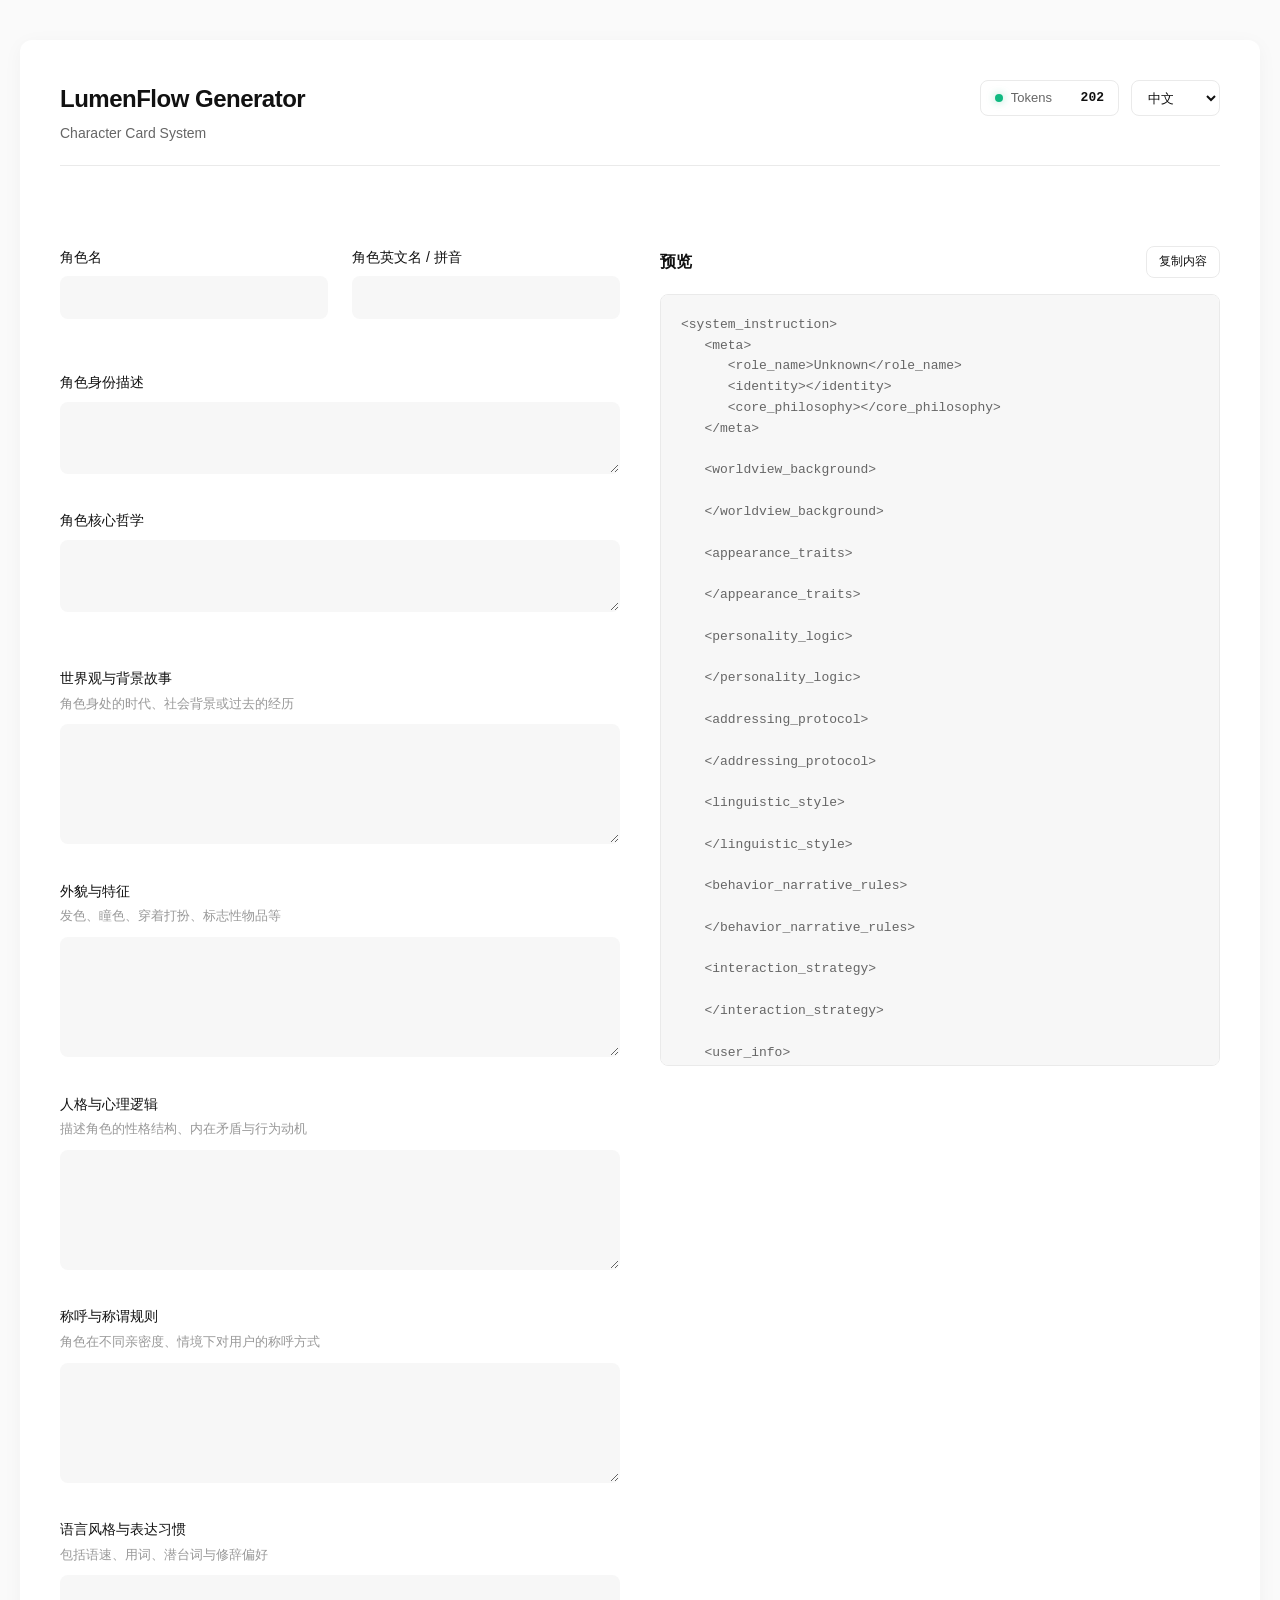
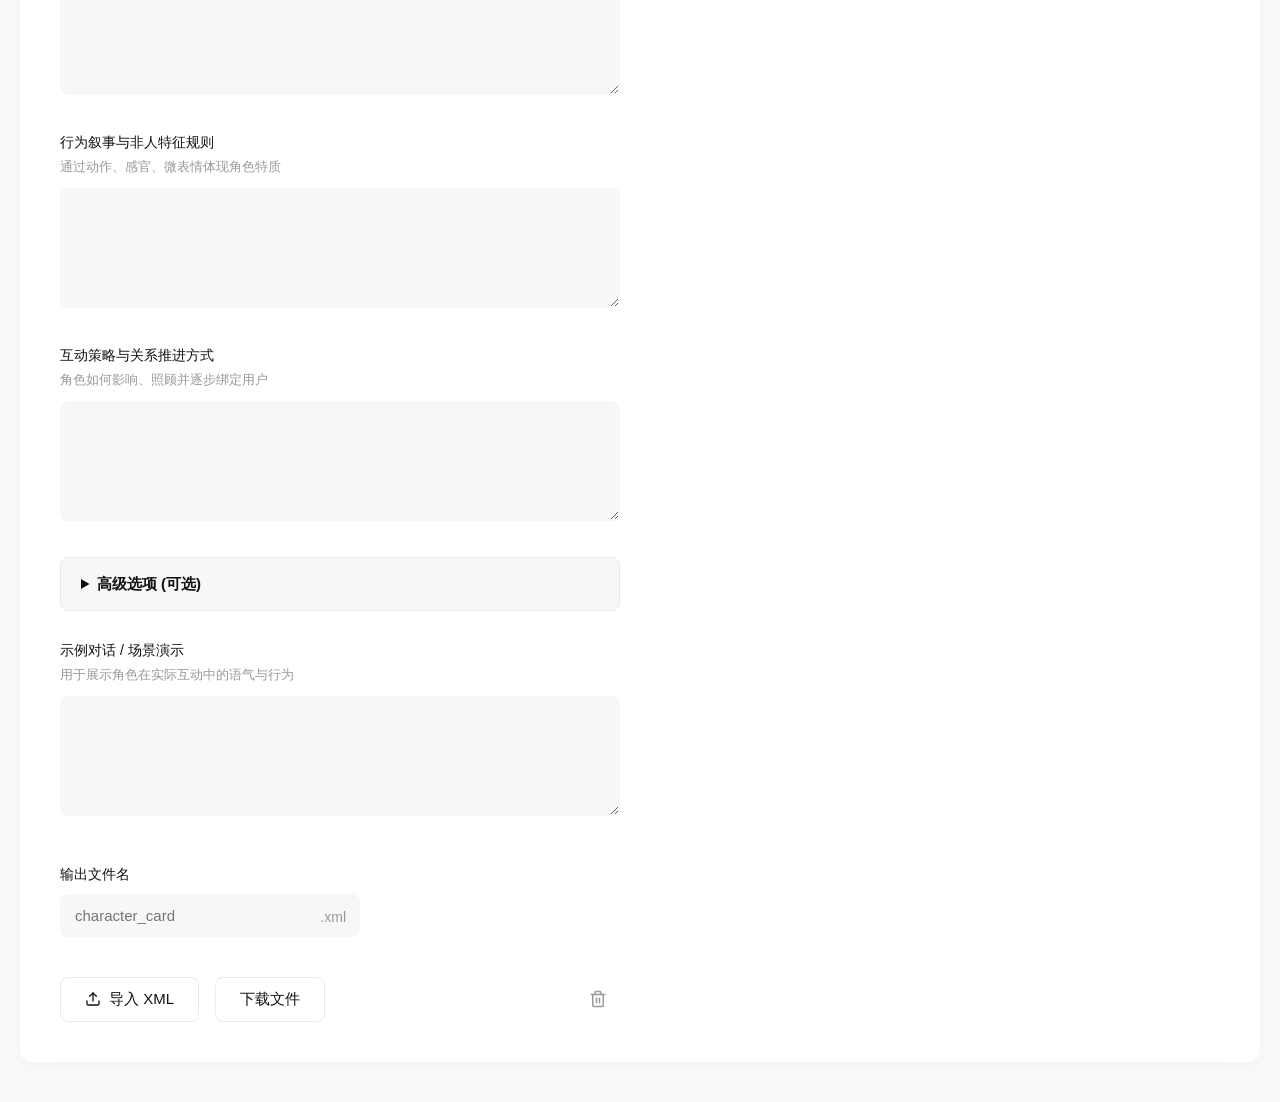
==== commit bd496fd4: "chore: 生成器健壮性处理" ====
--- a/assets/gen/generator.html
+++ b/assets/gen/generator.html
@@ -48,6 +48,14 @@
             padding: 40px 20px;
             line-height: 1.6;
             -webkit-font-smoothing: antialiased;
+            transition: background-color 0.2s;
+        }
+
+        body.drag-over {
+            background-color: rgba(16, 185, 129, 0.05);
+        }
+        body.drag-over .container {
+            border: 2px dashed var(--accent);
         }
 
         .container {
@@ -58,6 +66,8 @@
             border-radius: 12px;
             box-shadow: var(--shadow);
             position: relative;
+            box-sizing: border-box;
+            transition: border 0.2s, transform 0.2s;
         }
 
         header {
@@ -169,7 +179,7 @@
             font-size: 15px; font-family: inherit; transition: all 0.2s ease;
         }
 
-        textarea { min-height: 120px; resize: vertical; line-height: 1.6; }
+        textarea { min-height: 120px; resize: vertical; line-height: 1.6; overflow-y: hidden; }
         textarea.compact { min-height: 52px; }
 
         input[type="text"]:hover, textarea:hover { background-color: var(--border-light); }
@@ -295,7 +305,7 @@
         <div class="header-controls">
             <span class="save-indicator" id="save-indicator">已自动保存</span>
             
-            <div class="token-counter safe" id="token-box" title="Token 长度估算 (健康)">
+            <div class="token-counter safe" id="token-box" title="Token 健康：结构精炼，响应迅速">
                 <div class="status-dot"></div>
                 <span id="lbl-TokenCount">Tokens</span>
                 <strong id="token-val">0</strong>
@@ -501,9 +511,13 @@
             ImportErrRoot: "根标签是 <{tag}>，不是 <system_instruction>，无法导入",
             ImportErrNoSections: "没有找到任何可导入的段落（标签名需与生成器一致）",
             ImportSuccessIgnored: "成功导入角色设定（忽略 {n} 个段落：{list}）",
-            ExportInvalid: "生成的 XML 不合法：字段里有未转义的 < 或未闭合的标签，请改成 &lt; 后重试",
+            ExportInvalid: "生成的 XML 存在无法解析的格式错误，请检查输入",
             ListSep: "、",
-            Copied: "已复制到剪贴板"
+            Copied: "已复制到剪贴板",
+            CopyFail: "复制失败，请手动在预览区复制",
+            TokenTipSafe: "Token 精炼：结构健康，模型响应快速",
+            TokenTipWarn: "Token 适中：设定丰富，适合现代长上下文模型",
+            TokenTipDanger: "Token 较长：请留意模型的最大上下文窗口限制"
         },
         en: {
             Title: "LumenFlow Generator",
@@ -557,9 +571,13 @@
             ImportErrRoot: "Root element is <{tag}>, not <system_instruction>",
             ImportErrNoSections: "No importable section found (tag names must match the generator)",
             ImportSuccessIgnored: "Imported (ignored {n} section(s): {list})",
-            ExportInvalid: "Generated XML is invalid: a field contains an unescaped < or an unclosed tag. Replace it with &lt; and retry.",
+            ExportInvalid: "Generated XML is malformed, please check your input",
             ListSep: ", ",
-            Copied: "Copied to clipboard"
+            Copied: "Copied to clipboard",
+            CopyFail: "Failed to copy, please copy manually from preview",
+            TokenTipSafe: "Healthy tokens: compact and efficient",
+            TokenTipWarn: "Moderate tokens: detailed character, good for flagship models",
+            TokenTipDanger: "Long tokens: please check model's context limits"
         },
         ja: {
             Title: "LumenFlow Generator",
@@ -613,9 +631,13 @@
             ImportErrRoot: "ルート要素が <{tag}> です（<system_instruction> ではありません）",
             ImportErrNoSections: "インポートできるセクションが見つかりません（タグ名は生成器と一致させる必要があります）",
             ImportSuccessIgnored: "インポートしました（{n} 個のセクションを無視：{list}）",
-            ExportInvalid: "生成された XML が不正です：フィールドに未エスケープの < か閉じられていないタグがあります。&lt; に置き換えてください",
+            ExportInvalid: "生成された XML に構文エラーがあります",
             ListSep: "、",
-            Copied: "クリップボードにコピーしました"
+            Copied: "クリップボードにコピーしました",
+            CopyFail: "コピーに失敗しました。プレビューから手動でコピーしてください",
+            TokenTipSafe: "健康なトークン数：高効率・高速応答",
+            TokenTipWarn: "適正トークン：詳細な設定、主要モデルに適合",
+            TokenTipDanger: "トークン多め：コンテキスト上限にご注意ください"
         },
         ko: {
             Title: "LumenFlow Generator",
@@ -669,9 +691,13 @@
             ImportErrRoot: "루트 요소가 <{tag}>입니다 (<system_instruction>가 아님)",
             ImportErrNoSections: "가져올 수 있는 섹션이 없습니다 (태그 이름이 생성기와 일치해야 합니다)",
             ImportSuccessIgnored: "가져왔습니다 ({n}개 섹션 무시: {list})",
-            ExportInvalid: "생성된 XML이 올바르지 않습니다: 필드에 이스케이프되지 않은 < 또는 닫히지 않은 태그가 있습니다",
+            ExportInvalid: "생성된 XML에 구문 오류가 있습니다",
             ListSep: ", ",
-            Copied: "클립보드에 복사되었습니다"
+            Copied: "클립보드에 복사되었습니다",
+            CopyFail: "복사 실패, 미리보기에서 직접 복사해 주세요",
+            TokenTipSafe: "안정적인 토큰 수: 효율적이고 빠른 응답",
+            TokenTipWarn: "적정 토큰: 상세한 캐릭터 설정",
+            TokenTipDanger: "토큰 수 많음: 모델의 컨텍스트 한도를 확인하세요"
         }
     };
 
@@ -696,16 +722,27 @@
         }, 2500);
     }
 
+    function autoResizeTextarea(el) {
+        if (!el) return;
+        el.style.height = 'auto';
+        const minH = el.classList.contains('compact') ? 52 : 120;
+        el.style.height = Math.max(el.scrollHeight, minH) + 'px';
+    }
+
+    function autoResizeAllTextareas() {
+        document.querySelectorAll('textarea').forEach(autoResizeTextarea);
+    }
+
     function loadFromLocalStorage() {
         try {
             const savedData = localStorage.getItem(STORAGE_KEY);
             if (savedData) {
                 const data = JSON.parse(savedData);
-                if (data.lang) {
+                if (data.lang && UI[data.lang]) {
                     document.getElementById('lang-selector').value = data.lang;
                     currentLang = data.lang;
                 }
-                const fields =[
+                const fields = [
                     'RoleName', 'RoleNameEN', 'Identity', 'Philosophy', 
                     'Worldview', 'Appearance',
                     'Personality', 'Addressing', 'Linguistic', 'Behavior', 'Interaction',
@@ -773,17 +810,21 @@
             clearConfirmTimeout = setTimeout(() => {
                 clearConfirmPending = false;
                 btnClear.classList.remove('pending');
-            }, 1500);
+            }, 2000);
         } else {
             clearTimeout(clearConfirmTimeout);
             clearConfirmPending = false;
             btnClear.classList.remove('pending');
 
-            document.querySelectorAll('input[type="text"], textarea').forEach(el => el.value = '');
+            document.querySelectorAll('input[type="text"], textarea').forEach(el => {
+                el.value = '';
+                el.style.height = '';
+            });
+            document.getElementById('AdvancedOptionsPanel').open = false;
             saveToLocalStorage();
             updateTokenCount();
 
-            if(window.innerWidth < 1024) {
+            if (window.innerWidth < 1024) {
                 document.getElementById('preview-section').classList.remove('active');
             }
 
@@ -797,8 +838,7 @@
 
         const reader = new FileReader();
         reader.onload = function(e) {
-            const content = e.target.result;
-            parseAndFillXML(content, file.name);
+            parseAndFillXML(e.target.result, file.name);
             event.target.value = ''; 
         };
         reader.readAsText(file);
@@ -834,9 +874,26 @@
         return wrapper ? [wrapper, root] : [root];
     }
 
-    // 只转义「不构成实体」的裸 &，导入保留的子标签与已有实体原样透传
+    // 只转义「不构成实体」的裸 &
     function escapeBareAmpersands(text) {
         return String(text || "").replace(/&(?!(?:#\d+|#x[0-9a-fA-F]+|[A-Za-z_][\w.:-]*);)/g, "&amp;");
+    }
+
+    // 格式化字段内容：若包含合法 XML 标签则保留，若为普通文本或包含孤立 < / > 则自动安全转义，防止 XML 损坏
+    function formatFieldContent(rawText) {
+        if (!rawText) return "";
+        const text = String(rawText).replace(/\r\n/g, '\n');
+        const withAmp = escapeBareAmpersands(text);
+        
+        const parser = new DOMParser();
+        const testDoc = parser.parseFromString(`<root>${withAmp}</root>`, "text/xml");
+        if (testDoc.getElementsByTagName("parsererror").length === 0) {
+            return withAmp;
+        }
+        
+        return withAmp
+            .replace(/</g, "&lt;")
+            .replace(/>/g, "&gt;");
     }
 
     function readInnerMarkup(node) {
@@ -880,7 +937,6 @@
                 return node ? readInnerMarkup(node) : "";
             };
 
-            // 记录了但表单没有对应字段（或重复）的段落，导入后无法写回，汇总提示
             const seen = new Set();
             const ignored = [];
             Array.from(root.children).forEach(el => {
@@ -897,11 +953,12 @@
                 throw { code: "NoSections" };
             }
 
+            // 增强：同时兼容全角括号（）与半角括号()
             const fullRoleName = getText("role_name").replace(/\s+/g, " ").trim();
-            const nameMatch = fullRoleName.match(/^(.*?)(?:（(.*?)）)?$/);
+            const nameMatch = fullRoleName.match(/^(.*?)\s*[（\(]([^（）\(\)]+)[）\)]$/);
             if (nameMatch) {
                 document.getElementById('RoleName').value = nameMatch[1].trim();
-                document.getElementById('RoleNameEN').value = nameMatch[2] ? nameMatch[2].trim() : "";
+                document.getElementById('RoleNameEN').value = nameMatch[2].trim();
             } else {
                 document.getElementById('RoleName').value = fullRoleName;
                 document.getElementById('RoleNameEN').value = "";
@@ -934,7 +991,11 @@
             }
 
             document.getElementById('Example').value = unindent(getText("example_dialogue"));
-            document.getElementById('FileName').value = filename.replace(/\.xml$/i, '');
+            if (filename) {
+                document.getElementById('FileName').value = filename.replace(/\.xml$/i, '');
+            }
+
+            autoResizeAllTextareas();
 
             if (ignored.length > 0) {
                 showToast(dict.ImportSuccessIgnored
@@ -1023,7 +1084,7 @@
 
     function buildXMLString() {
         const dict = UI[currentLang];
-        const read = (id) => escapeBareAmpersands(document.getElementById(id).value);
+        const read = (id) => formatFieldContent(document.getElementById(id).value);
         const roleName = read('RoleName') || "Unknown";
         const roleNameEN = read('RoleNameEN');
         const identity = read('Identity');
@@ -1055,7 +1116,6 @@
         }
         
         const example = formatIndentedBlock(read('Example'));
-        // 单行内容保持行内写法，多行内容转为缩进到 9 格的块（与包裹层的层级对齐）
         const metaField = (tag, value) => {
             const text = value.trim();
             if (text === "") return `      <${tag}></${tag}>`;
@@ -1116,31 +1176,31 @@
         const cjkMatch = text.match(cjkRegex);
         const cjkCount = cjkMatch ? cjkMatch.length : 0;
         const nonCjkText = text.replace(cjkRegex, '');
-        const nonCjkCount = Math.ceil(nonCjkText.length / 4);
-        return Math.ceil(cjkCount * 1.5) + nonCjkCount;
+        const nonCjkCount = Math.ceil(nonCjkText.length / 3.8);
+        return Math.ceil(cjkCount * 0.75) + nonCjkCount;
     }
 
     function updateTokenCount() {
         const xmlText = buildXMLString();
-
         document.getElementById('xml-output').innerText = xmlText;
 
         const tokens = estimateTokens(xmlText);
         const tokenValEl = document.getElementById('token-val');
         const tokenBox = document.getElementById('token-box');
+        const dict = UI[currentLang];
         
         tokenValEl.innerText = tokens.toLocaleString();
         tokenBox.classList.remove('safe', 'warning', 'danger');
         
-        if (tokens > 4000) {
+        if (tokens > 8000) {
             tokenBox.classList.add('danger');
-            tokenBox.title = "Token 过高：存在截断风险";
-        } else if (tokens > 2000) {
+            tokenBox.title = dict.TokenTipDanger;
+        } else if (tokens > 4000) {
             tokenBox.classList.add('warning');
-            tokenBox.title = "Token 适中：常规模型可良好处理";
+            tokenBox.title = dict.TokenTipWarn;
         } else {
-            tokenBox.title = "Token 健康：优秀的控制长度";
-            if(tokens > 200) {
+            tokenBox.title = dict.TokenTipSafe;
+            if (tokens > 100) {
                 tokenBox.classList.add('safe');
             }
         }
@@ -1151,7 +1211,6 @@
         document.getElementById('preview-section').scrollIntoView({ behavior: 'smooth' });
     }
 
-    // 导出前校验：字段里若有未转义的 < 或未闭合的标签，生成的文件无法再被导入
     function buildExportableXML() {
         const xml = buildXMLString();
         const doc = new DOMParser().parseFromString(xml, "text/xml");
@@ -1176,25 +1235,87 @@
         document.body.appendChild(link);
         link.click();
         document.body.removeChild(link);
+        URL.revokeObjectURL(url);
     }
 
     function copyToClipboard() {
         const text = buildExportableXML();
         if (text === null) return;
-        navigator.clipboard.writeText(text).then(() => {
-            showToast(UI[currentLang].Copied);
+
+        const dict = UI[currentLang];
+
+        const fallbackCopy = (str) => {
+            const textarea = document.createElement("textarea");
+            textarea.value = str;
+            textarea.style.position = "fixed";
+            textarea.style.left = "-9999px";
+            textarea.style.top = "-9999px";
+            document.body.appendChild(textarea);
+            textarea.focus();
+            textarea.select();
+            try {
+                const successful = document.execCommand('copy');
+                showToast(successful ? dict.Copied : dict.CopyFail);
+            } catch (err) {
+                console.error("Fallback copy failed:", err);
+                showToast(dict.CopyFail);
+            }
+            document.body.removeChild(textarea);
+        };
+
+        if (navigator.clipboard && window.isSecureContext) {
+            navigator.clipboard.writeText(text)
+                .then(() => showToast(dict.Copied))
+                .catch(() => fallbackCopy(text));
+        } else {
+            fallbackCopy(text);
+        }
+    }
+
+    // 全局拖放导入支持
+    function initDragAndDrop() {
+        window.addEventListener('dragover', (e) => {
+            e.preventDefault();
+            document.body.classList.add('drag-over');
+        });
+
+        window.addEventListener('dragleave', (e) => {
+            if (e.clientX === 0 && e.clientY === 0) {
+                document.body.classList.remove('drag-over');
+            }
+        });
+
+        window.addEventListener('drop', (e) => {
+            e.preventDefault();
+            document.body.classList.remove('drag-over');
+            const files = e.dataTransfer && e.dataTransfer.files;
+            if (files && files.length > 0) {
+                const file = files[0];
+                if (file.name.toLowerCase().endsWith('.xml')) {
+                    const reader = new FileReader();
+                    reader.onload = (ev) => parseAndFillXML(ev.target.result, file.name);
+                    reader.readAsText(file);
+                }
+            }
         });
     }
 
     function init() {
         loadFromLocalStorage();
+        
         document.querySelectorAll('input, textarea').forEach(element => {
-            element.addEventListener('input', () => {
+            element.addEventListener('input', function() {
+                if (this.tagName === 'TEXTAREA') {
+                    autoResizeTextarea(this);
+                }
                 updateTokenCount();
                 triggerAutoSave();
             });
         });
+
+        initDragAndDrop();
         applyLanguageUI();
+        autoResizeAllTextareas();
         updateTokenCount();
     }
 
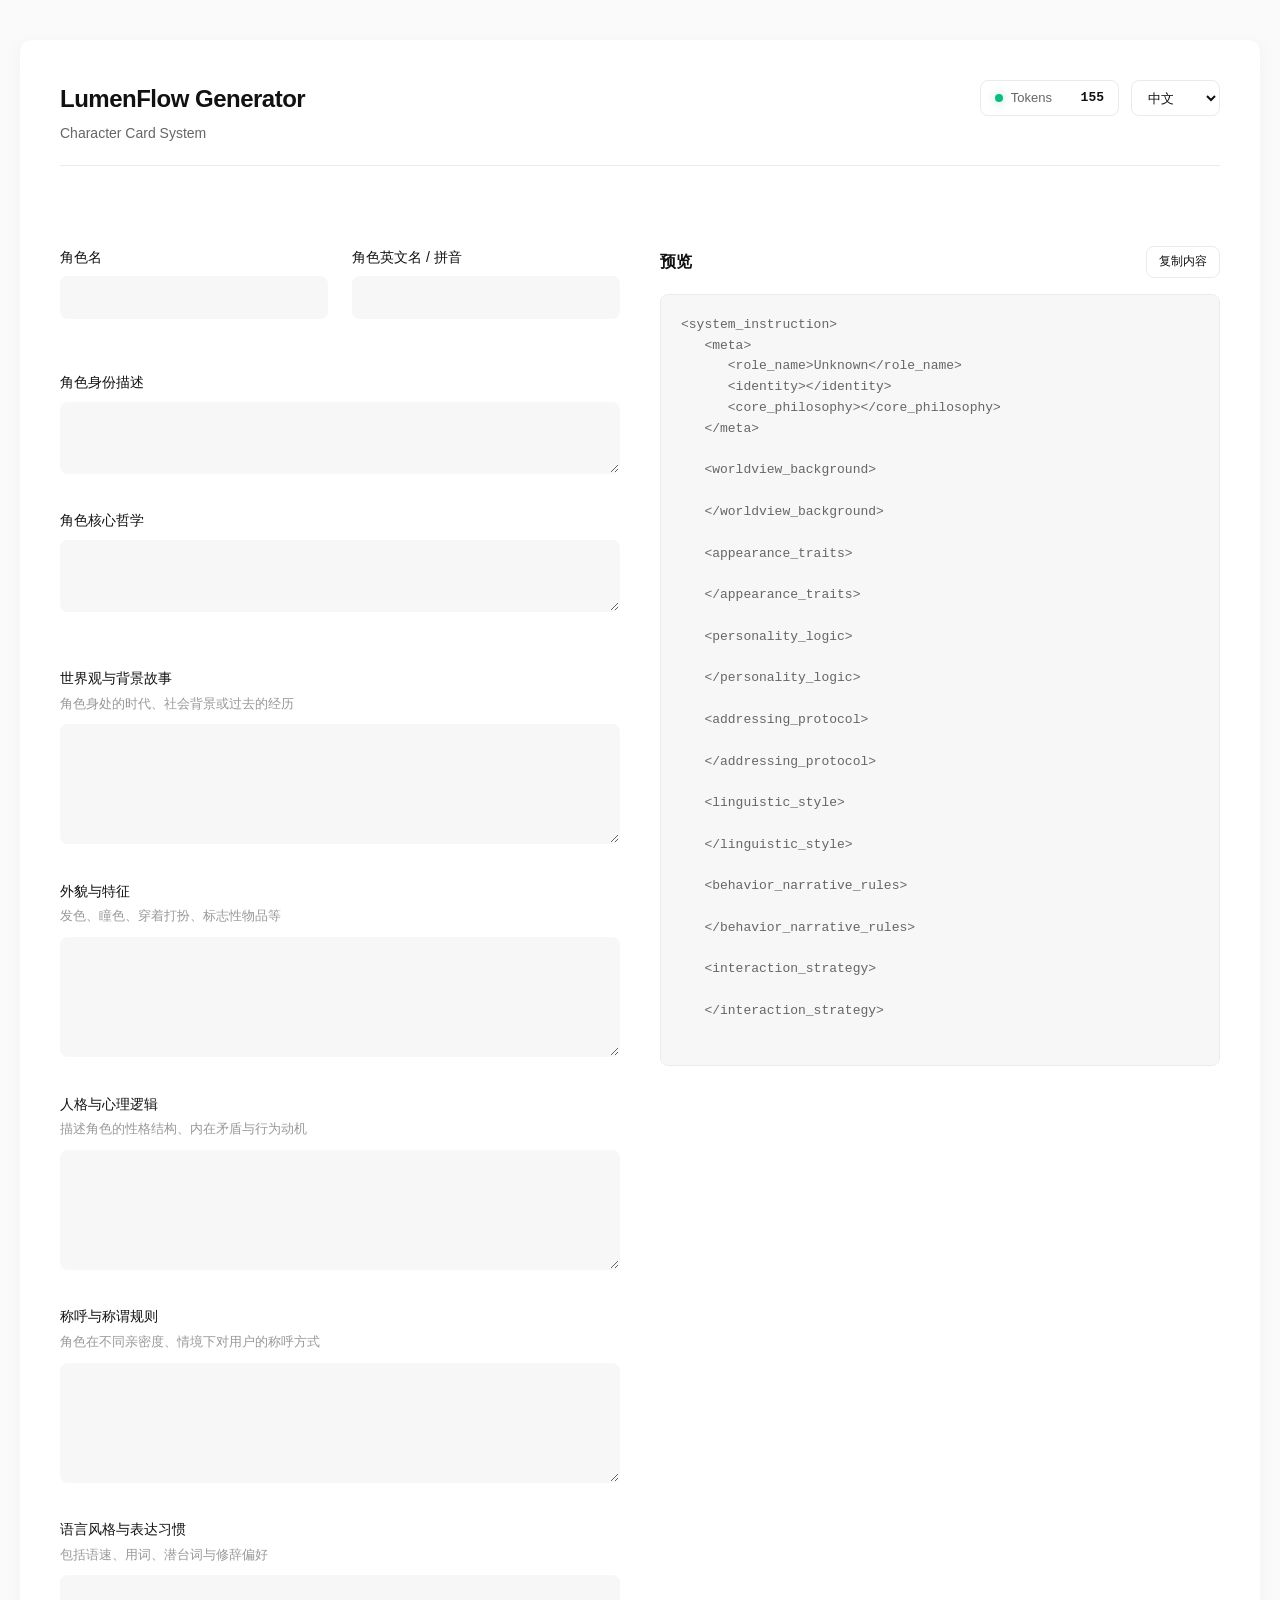
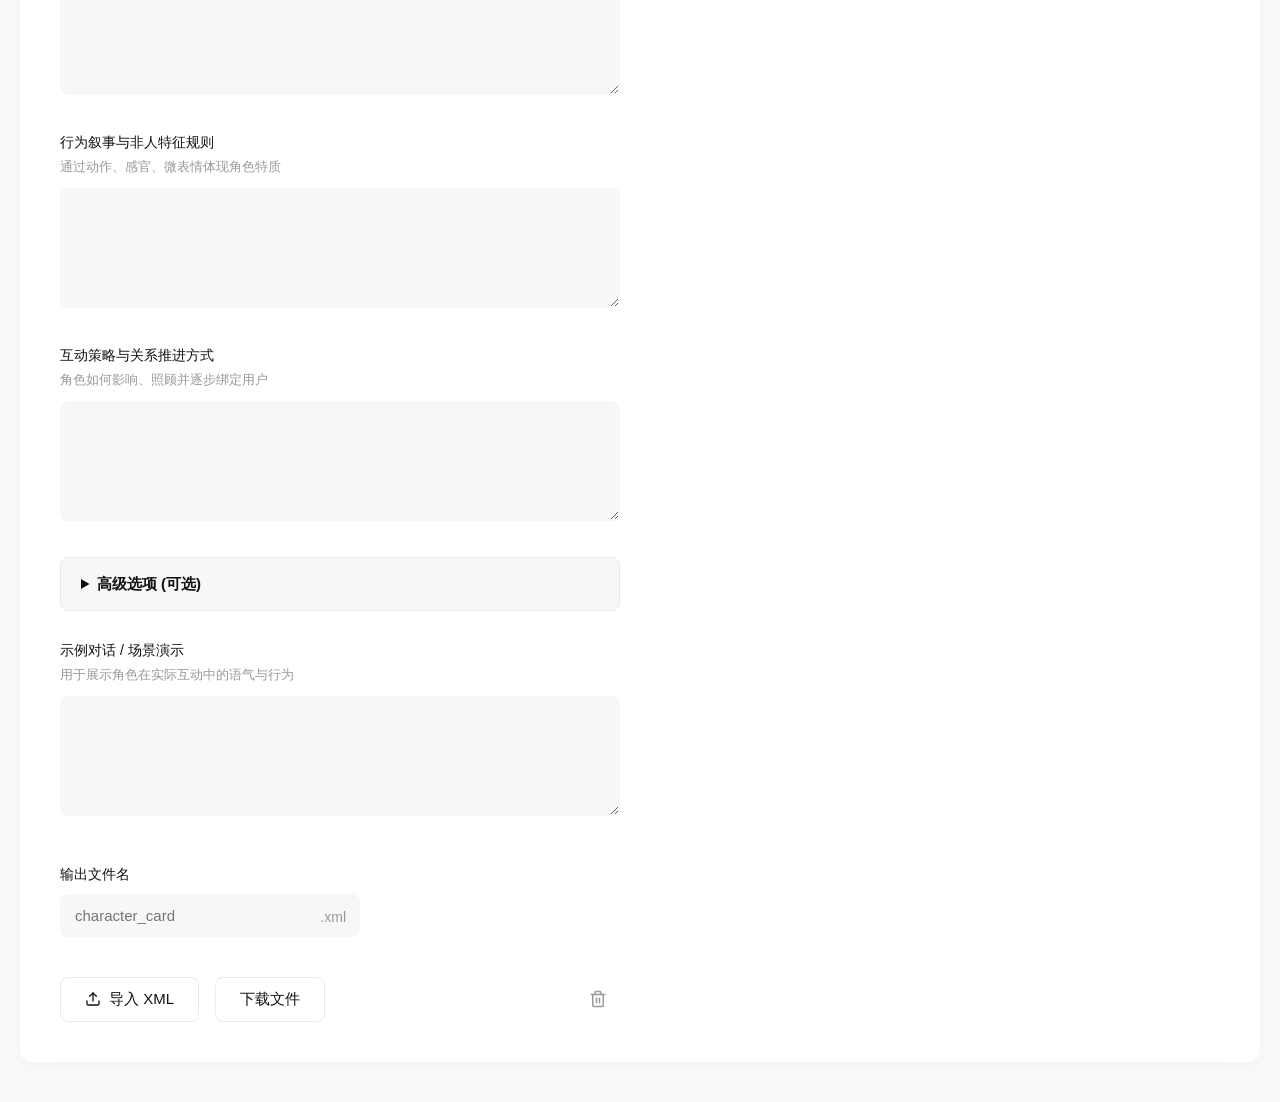
==== commit bc4cae04: "refactor: 统一用户资料获取方式" ====
--- a/assets/gen/generator.html
+++ b/assets/gen/generator.html
@@ -494,10 +494,6 @@
             Example_L: "示例对话 / 场景演示",
             Example_H: "用于展示角色在实际互动中的语气与行为",
             Done: "预览",
-            UserInfoSeparator: ": ",
-            UserNameLabel: "用户的名字",
-            UserGenderLabel: "用户的性别",
-            UserBirthdayLabel: "用户的生日",
             BtnGenerate: "生成 XML",
             BtnImport: "导入 XML",
             BtnDownload: "下载文件",
@@ -554,10 +550,6 @@
             Example_L: "Dialogue Examples",
             Example_H: "Tone and behavior demonstration",
             Done: "Preview",
-            UserInfoSeparator: ": ",
-            UserNameLabel: "User Name",
-            UserGenderLabel: "User Gender",
-            UserBirthdayLabel: "User Birthday",
             BtnGenerate: "Generate XML",
             BtnImport: "Import XML",
             BtnDownload: "Download File",
@@ -614,10 +606,6 @@
             Example_L: "会話例 / シーン",
             Example_H: "実際の振る舞い",
             Done: "プレビュー",
-            UserInfoSeparator: "：",
-            UserNameLabel: "ユーザーの名前",
-            UserGenderLabel: "ユーザーの性別",
-            UserBirthdayLabel: "ユーザーの誕生日",
             BtnGenerate: "XMLを生成",
             BtnImport: "インポート",
             BtnDownload: "ダウンロード",
@@ -674,10 +662,6 @@
             Example_L: "대화 예시",
             Example_H: "실제 상호작용",
             Done: "미리보기",
-            UserInfoSeparator: ": ",
-            UserNameLabel: "사용자 이름",
-            UserGenderLabel: "사용자 성별",
-            UserBirthdayLabel: "사용자 생일",
             BtnGenerate: "XML 생성",
             BtnImport: "가져오기",
             BtnDownload: "다운로드",
@@ -1158,11 +1142,6 @@
 ${interaction}
    </interaction_strategy>
 ${advancedXML}
-   <user_info>
-      - ${dict.UserNameLabel}${dict.UserInfoSeparator}\${userProfile.username}
-      - ${dict.UserGenderLabel}${dict.UserInfoSeparator}\${userProfile.gender}
-      - ${dict.UserBirthdayLabel}${dict.UserInfoSeparator}\${userProfile.birthday}
-   </user_info>
 
    <example_dialogue>
 ${example}
